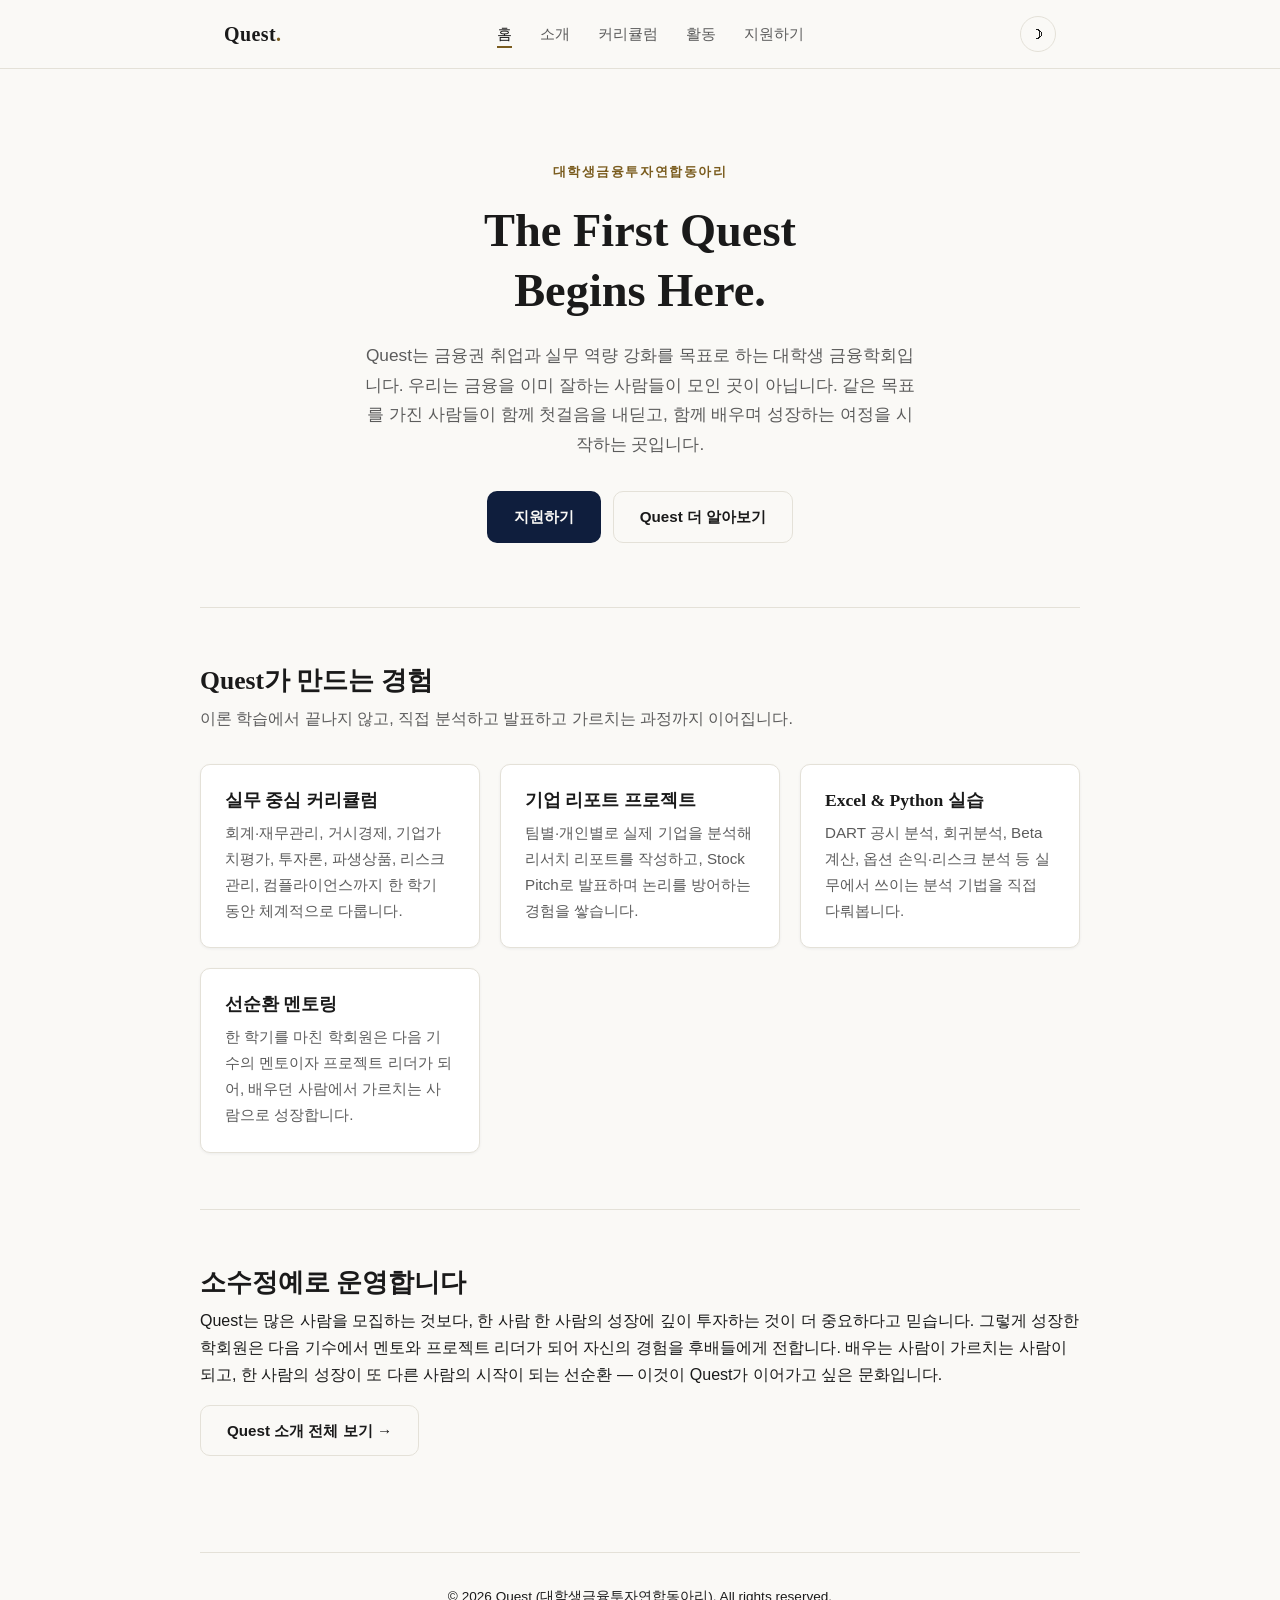
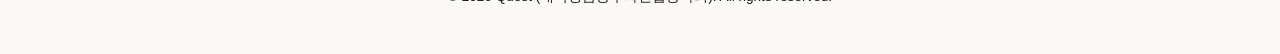
==== index.html @ 01ad4d15 "Add files via upload" ====
<!DOCTYPE html>
<html lang="ko" data-theme="light">
<head>
<meta charset="UTF-8" />
<meta name="viewport" content="width=device-width, initial-scale=1.0" />
<title>Quest | 대학생금융투자연합동아리</title>
<meta name="description" content="Quest는 금융권 취업과 실무 역량 강화를 목표로 하는 대학생 금융학회입니다. The First Quest Begins Here." />
<link rel="stylesheet" href="css/style.css" />
</head>
<body>

<header class="site-header">
  <nav class="nav">
    <a class="nav-brand" href="index.html">Quest<span>.</span></a>
    <button class="nav-toggle" aria-label="메뉴 열기">☰</button>
    <ul class="nav-links">
      <li><a href="index.html" class="active">홈</a></li>
      <li><a href="about.html">소개</a></li>
      <li><a href="curriculum.html">커리큘럼</a></li>
      <li><a href="activities.html">활동</a></li>
      <li><a href="apply.html">지원하기</a></li>
    </ul>
    <div class="nav-right">
      <button class="theme-toggle" aria-label="다크모드 전환">☽</button>
    </div>
  </nav>
</header>

<main>
  <section class="hero container">
    <span class="eyebrow">대학생금융투자연합동아리</span>
    <h1>The First Quest<br />Begins Here.</h1>
    <p class="lead">
      Quest는 금융권 취업과 실무 역량 강화를 목표로 하는 대학생 금융학회입니다.
      우리는 금융을 이미 잘하는 사람들이 모인 곳이 아닙니다. 같은 목표를 가진
      사람들이 함께 첫걸음을 내딛고, 함께 배우며 성장하는 여정을 시작하는 곳입니다.
    </p>
    <div class="hero-actions">
      <a class="btn btn-primary" href="apply.html">지원하기</a>
      <a class="btn btn-outline" href="about.html">Quest 더 알아보기</a>
    </div>
  </section>

  <section class="section container">
    <h2 class="section-title">Quest가 만드는 경험</h2>
    <p class="section-sub">이론 학습에서 끝나지 않고, 직접 분석하고 발표하고 가르치는 과정까지 이어집니다.</p>
    <div class="card-grid">
      <div class="card">
        <h3>실무 중심 커리큘럼</h3>
        <p>회계·재무관리, 거시경제, 기업가치평가, 투자론, 파생상품, 리스크관리, 컴플라이언스까지 한 학기 동안 체계적으로 다룹니다.</p>
      </div>
      <div class="card">
        <h3>기업 리포트 프로젝트</h3>
        <p>팀별·개인별로 실제 기업을 분석해 리서치 리포트를 작성하고, Stock Pitch로 발표하며 논리를 방어하는 경험을 쌓습니다.</p>
      </div>
      <div class="card">
        <h3>Excel &amp; Python 실습</h3>
        <p>DART 공시 분석, 회귀분석, Beta 계산, 옵션 손익·리스크 분석 등 실무에서 쓰이는 분석 기법을 직접 다뤄봅니다.</p>
      </div>
      <div class="card">
        <h3>선순환 멘토링</h3>
        <p>한 학기를 마친 학회원은 다음 기수의 멘토이자 프로젝트 리더가 되어, 배우던 사람에서 가르치는 사람으로 성장합니다.</p>
      </div>
    </div>
  </section>

  <section class="section container">
    <h2 class="section-title">소수정예로 운영합니다</h2>
    <p>
      Quest는 많은 사람을 모집하는 것보다, 한 사람 한 사람의 성장에 깊이 투자하는
      것이 더 중요하다고 믿습니다. 그렇게 성장한 학회원은 다음 기수에서 멘토와
      프로젝트 리더가 되어 자신의 경험을 후배들에게 전합니다. 배우는 사람이
      가르치는 사람이 되고, 한 사람의 성장이 또 다른 사람의 시작이 되는 선순환 —
      이것이 Quest가 이어가고 싶은 문화입니다.
    </p>
    <a class="btn btn-outline" href="about.html">Quest 소개 전체 보기 →</a>
  </section>
</main>

<footer class="site-footer container">
  <p>© 2026 Quest (대학생금융투자연합동아리). All rights reserved.</p>
</footer>

<script src="js/main.js"></script>
</body>
</html>
---- css/style.css ----
/* ============================================================
   Quest (대학생금융투자연합동아리) — site.css
   ============================================================ */

:root {
  --bg: #faf9f6;
  --bg-elevated: #ffffff;
  --text: #1a1a1a;
  --text-muted: #5c5c5c;
  --border: #e4e1d8;
  --accent: #7a5c1e;
  --accent-strong: #0f1e3d;
  --accent-soft: #f1ead9;
  --shadow: 0 1px 3px rgba(15, 30, 61, 0.06);
  --radius: 10px;
  --font-serif: "Newsreader", "Noto Serif KR", Georgia, "Nanum Myeongjo", serif;
  --font-sans: -apple-system, BlinkMacSystemFont, "Segoe UI", "Noto Sans KR", "Pretendard", Arial, sans-serif;
}

html[data-theme="dark"] {
  --bg: #0b0e14;
  --bg-elevated: #12161f;
  --text: #eae7dd;
  --text-muted: #9a9a92;
  --border: #262b36;
  --accent: #d8b25c;
  --accent-strong: #eae7dd;
  --accent-soft: #1c2233;
  --shadow: 0 1px 3px rgba(0, 0, 0, 0.4);
}

* {
  box-sizing: border-box;
}

html {
  scroll-behavior: smooth;
}

body {
  margin: 0;
  background: var(--bg);
  color: var(--text);
  font-family: var(--font-sans);
  line-height: 1.7;
  -webkit-font-smoothing: antialiased;
  transition: background 0.2s ease, color 0.2s ease;
}

h1, h2, h3, h4 {
  font-family: var(--font-serif);
  color: var(--text);
  line-height: 1.3;
  margin: 0 0 0.6em;
}

p {
  margin: 0 0 1em;
  color: var(--text);
}

a {
  color: var(--accent);
  text-decoration: none;
}

a:hover {
  text-decoration: underline;
}

.container {
  max-width: 880px;
  margin: 0 auto;
  padding: 0 24px;
}

/* ---------- Header / Nav ---------- */

.site-header {
  position: sticky;
  top: 0;
  z-index: 50;
  background: var(--bg);
  border-bottom: 1px solid var(--border);
  backdrop-filter: blur(6px);
}

.nav {
  max-width: 880px;
  margin: 0 auto;
  padding: 16px 24px;
  display: flex;
  align-items: center;
  justify-content: space-between;
}

.nav-brand {
  font-family: var(--font-serif);
  font-weight: 700;
  font-size: 1.25rem;
  letter-spacing: 0.02em;
  color: var(--text);
}

.nav-brand span {
  color: var(--accent);
}

.nav-links {
  display: flex;
  align-items: center;
  gap: 28px;
  list-style: none;
  margin: 0;
  padding: 0;
}

.nav-links a {
  color: var(--text-muted);
  font-size: 0.95rem;
  font-weight: 500;
}

.nav-links a:hover,
.nav-links a.active {
  color: var(--text);
  text-decoration: none;
}

.nav-links a.active {
  border-bottom: 2px solid var(--accent);
  padding-bottom: 4px;
}

.nav-right {
  display: flex;
  align-items: center;
  gap: 16px;
}

.theme-toggle {
  background: none;
  border: 1px solid var(--border);
  border-radius: 999px;
  width: 36px;
  height: 36px;
  display: flex;
  align-items: center;
  justify-content: center;
  cursor: pointer;
  font-size: 1rem;
  color: var(--text);
}

.theme-toggle:hover {
  border-color: var(--accent);
}

.nav-toggle {
  display: none;
  background: none;
  border: none;
  font-size: 1.4rem;
  cursor: pointer;
  color: var(--text);
}

@media (max-width: 640px) {
  .nav-toggle {
    display: block;
  }
  .nav-links {
    position: absolute;
    top: 100%;
    left: 0;
    right: 0;
    background: var(--bg-elevated);
    border-bottom: 1px solid var(--border);
    flex-direction: column;
    align-items: flex-start;
    gap: 0;
    padding: 8px 24px 16px;
    display: none;
  }
  .nav-links.open {
    display: flex;
  }
  .nav-links li {
    width: 100%;
    padding: 10px 0;
    border-bottom: 1px solid var(--border);
  }
  .nav-links li:last-child {
    border-bottom: none;
  }
}

/* ---------- Hero ---------- */

.hero {
  padding: 88px 0 64px;
  text-align: center;
}

.hero .eyebrow {
  display: inline-block;
  font-size: 0.8rem;
  letter-spacing: 0.12em;
  text-transform: uppercase;
  color: var(--accent);
  margin-bottom: 18px;
  font-weight: 600;
}

.hero h1 {
  font-size: clamp(2rem, 5vw, 2.9rem);
  max-width: 640px;
  margin: 0 auto 20px;
}

.hero p.lead {
  max-width: 560px;
  margin: 0 auto 32px;
  color: var(--text-muted);
  font-size: 1.08rem;
}

.hero-actions {
  display: flex;
  gap: 12px;
  justify-content: center;
  flex-wrap: wrap;
}

/* ---------- Buttons ---------- */

.btn {
  display: inline-block;
  padding: 12px 26px;
  border-radius: var(--radius);
  font-weight: 600;
  font-size: 0.95rem;
  border: 1px solid transparent;
  cursor: pointer;
}

.btn-primary {
  background: var(--accent-strong);
  color: #faf9f6;
}

html[data-theme="dark"] .btn-primary {
  background: var(--accent);
  color: #0b0e14;
}

.btn-primary:hover {
  opacity: 0.88;
  text-decoration: none;
}

.btn-outline {
  border-color: var(--border);
  color: var(--text);
  background: transparent;
}

.btn-outline:hover {
  border-color: var(--accent);
  text-decoration: none;
}

/* ---------- Sections ---------- */

.section {
  padding: 56px 0;
  border-top: 1px solid var(--border);
}

.section:first-of-type {
  border-top: none;
}

.section-title {
  font-size: 1.6rem;
  margin-bottom: 8px;
}

.section-sub {
  color: var(--text-muted);
  margin-bottom: 32px;
}

.page-header {
  padding: 56px 0 32px;
  text-align: center;
}

.page-header h1 {
  font-size: clamp(1.8rem, 4vw, 2.4rem);
}

.page-header p {
  color: var(--text-muted);
  max-width: 560px;
  margin: 0 auto;
}

/* ---------- Cards ---------- */

.card-grid {
  display: grid;
  grid-template-columns: repeat(auto-fit, minmax(220px, 1fr));
  gap: 20px;
}

.card {
  background: var(--bg-elevated);
  border: 1px solid var(--border);
  border-radius: var(--radius);
  padding: 24px;
  box-shadow: var(--shadow);
}

.card h3 {
  font-size: 1.1rem;
  margin-bottom: 8px;
}

.card p {
  color: var(--text-muted);
  font-size: 0.95rem;
  margin-bottom: 0;
}

.tag-row {
  display: flex;
  flex-wrap: wrap;
  gap: 8px;
  margin: 18px 0 0;
}

.tag {
  background: var(--accent-soft);
  color: var(--accent);
  font-size: 0.82rem;
  font-weight: 600;
  padding: 5px 12px;
  border-radius: 999px;
}

/* ---------- Curriculum table ---------- */

.table-wrap {
  overflow-x: auto;
  border: 1px solid var(--border);
  border-radius: var(--radius);
}

table.curriculum {
  width: 100%;
  border-collapse: collapse;
  font-size: 0.92rem;
  min-width: 640px;
}

table.curriculum caption {
  caption-side: top;
  text-align: left;
  font-weight: 700;
  padding: 14px 16px;
  background: var(--accent-soft);
  color: var(--accent-strong);
  font-family: var(--font-serif);
}

table.curriculum th,
table.curriculum td {
  padding: 12px 16px;
  border-bottom: 1px solid var(--border);
  text-align: left;
  vertical-align: top;
}

table.curriculum thead th {
  background: var(--bg-elevated);
  color: var(--text-muted);
  font-weight: 600;
  font-size: 0.82rem;
  text-transform: uppercase;
  letter-spacing: 0.04em;
}

table.curriculum tbody tr:last-child td {
  border-bottom: none;
}

table.curriculum td.break-row {
  text-align: center;
  color: var(--text-muted);
  background: var(--accent-soft);
  font-style: italic;
}

table.curriculum td.date-cell {
  font-weight: 700;
  white-space: nowrap;
  color: var(--accent);
}

table.curriculum td.empty {
  color: var(--border);
}

/* ---------- Placeholder / empty state ---------- */

.empty-state {
  text-align: center;
  padding: 64px 24px;
  border: 1px dashed var(--border);
  border-radius: var(--radius);
  color: var(--text-muted);
}

.empty-state .icon {
  font-size: 2rem;
  margin-bottom: 12px;
}

/* ---------- Apply / recruiting box ---------- */

.info-box {
  background: var(--bg-elevated);
  border: 1px solid var(--border);
  border-radius: var(--radius);
  padding: 28px;
  box-shadow: var(--shadow);
  margin-bottom: 24px;
}

.info-box h3 {
  margin-bottom: 14px;
}

.info-list {
  list-style: none;
  padding: 0;
  margin: 0;
}

.info-list li {
  display: flex;
  justify-content: space-between;
  gap: 16px;
  padding: 10px 0;
  border-bottom: 1px solid var(--border);
  font-size: 0.95rem;
}

.info-list li:last-child {
  border-bottom: none;
}

.info-list .label {
  color: var(--text-muted);
  flex-shrink: 0;
}

.placeholder {
  color: var(--accent);
  font-style: italic;
}

.callout {
  background: var(--accent-soft);
  border-left: 3px solid var(--accent);
  border-radius: 6px;
  padding: 14px 18px;
  font-size: 0.9rem;
  color: var(--text-muted);
  margin-bottom: 24px;
}

/* ---------- Footer ---------- */

.site-footer {
  border-top: 1px solid var(--border);
  padding: 32px 0;
  margin-top: 40px;
  text-align: center;
  color: var(--text-muted);
  font-size: 0.85rem;
}

.site-footer a {
  color: var(--text-muted);
}
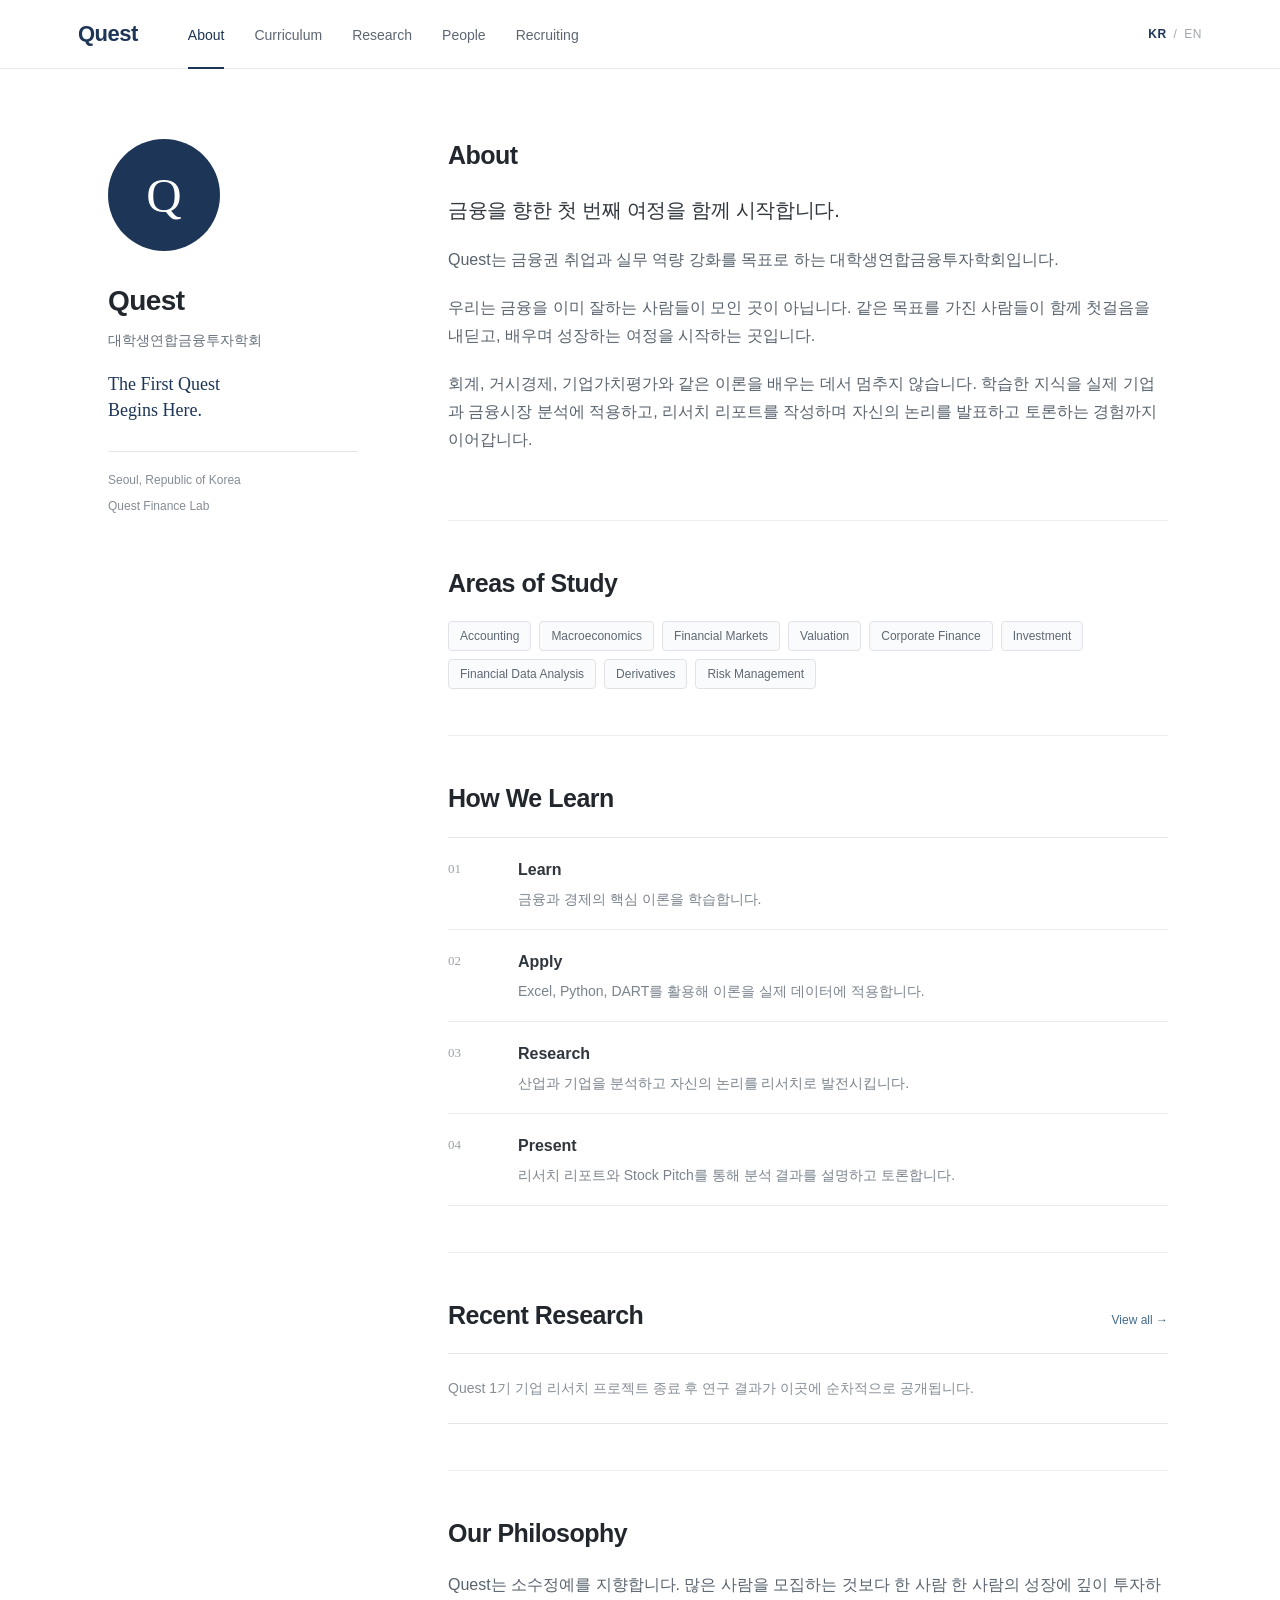
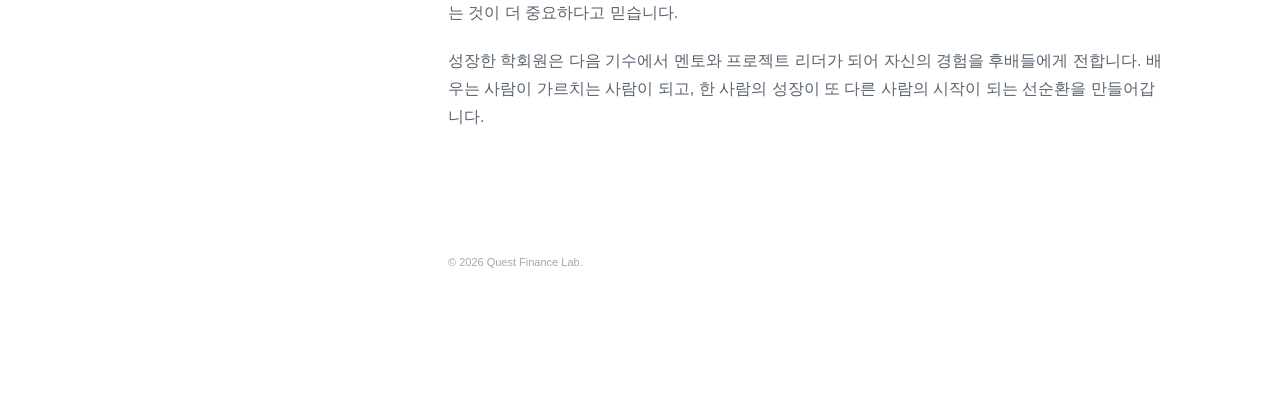
==== commit 7875388b: "Build redesign home and curriculum" ====
--- a/index.html
+++ b/index.html
@@ -1,86 +1,223 @@
 <!DOCTYPE html>
-<html lang="ko" data-theme="light">
+<html lang="ko">
 <head>
-<meta charset="UTF-8" />
-<meta name="viewport" content="width=device-width, initial-scale=1.0" />
-<title>Quest | 대학생금융투자연합동아리</title>
-<meta name="description" content="Quest는 금융권 취업과 실무 역량 강화를 목표로 하는 대학생 금융학회입니다. The First Quest Begins Here." />
-<link rel="stylesheet" href="css/style.css" />
+  <meta charset="UTF-8">
+  <meta name="viewport" content="width=device-width, initial-scale=1.0">
+
+  <title>Quest | 대학생연합금융투자학회</title>
+
+  <meta
+    name="description"
+    content="Quest는 금융권 취업과 실무 역량 강화를 목표로 하는 대학생연합금융투자학회입니다."
+  >
+
+  <link rel="stylesheet" href="css/style.css">
 </head>
+
 <body>
 
-<header class="site-header">
-  <nav class="nav">
-    <a class="nav-brand" href="index.html">Quest<span>.</span></a>
-    <button class="nav-toggle" aria-label="메뉴 열기">☰</button>
-    <ul class="nav-links">
-      <li><a href="index.html" class="active">홈</a></li>
-      <li><a href="about.html">소개</a></li>
-      <li><a href="curriculum.html">커리큘럼</a></li>
-      <li><a href="activities.html">활동</a></li>
-      <li><a href="apply.html">지원하기</a></li>
-    </ul>
-    <div class="nav-right">
-      <button class="theme-toggle" aria-label="다크모드 전환">☽</button>
+  <!-- ==============================
+       TOP NAVIGATION
+  =============================== -->
+  <header class="site-header">
+    <div class="header-inner">
+
+      <a class="brand" href="index.html">Quest</a>
+
+      <nav class="main-nav">
+        <a href="index.html" class="active">About</a>
+        <a href="curriculum.html">Curriculum</a>
+        <a href="research.html">Research</a>
+        <a href="people.html">People</a>
+        <a href="recruiting.html">Recruiting</a>
+      </nav>
+
+      <!-- 영어 페이지를 만들 때 실제 버튼으로 연결 -->
+      <div class="language-switch">
+        <span class="active-language">KR</span>
+        <span>/</span>
+        <span>EN</span>
+      </div>
+
     </div>
-  </nav>
-</header>
-
-<main>
-  <section class="hero container">
-    <span class="eyebrow">대학생금융투자연합동아리</span>
-    <h1>The First Quest<br />Begins Here.</h1>
-    <p class="lead">
-      Quest는 금융권 취업과 실무 역량 강화를 목표로 하는 대학생 금융학회입니다.
-      우리는 금융을 이미 잘하는 사람들이 모인 곳이 아닙니다. 같은 목표를 가진
-      사람들이 함께 첫걸음을 내딛고, 함께 배우며 성장하는 여정을 시작하는 곳입니다.
-    </p>
-    <div class="hero-actions">
-      <a class="btn btn-primary" href="apply.html">지원하기</a>
-      <a class="btn btn-outline" href="about.html">Quest 더 알아보기</a>
-    </div>
-  </section>
-
-  <section class="section container">
-    <h2 class="section-title">Quest가 만드는 경험</h2>
-    <p class="section-sub">이론 학습에서 끝나지 않고, 직접 분석하고 발표하고 가르치는 과정까지 이어집니다.</p>
-    <div class="card-grid">
-      <div class="card">
-        <h3>실무 중심 커리큘럼</h3>
-        <p>회계·재무관리, 거시경제, 기업가치평가, 투자론, 파생상품, 리스크관리, 컴플라이언스까지 한 학기 동안 체계적으로 다룹니다.</p>
+  </header>
+
+
+  <!-- ==============================
+       PAGE
+  =============================== -->
+  <div class="page-layout">
+
+    <!-- LEFT PROFILE -->
+    <aside class="profile">
+
+      <div class="profile-mark">
+        Q
       </div>
-      <div class="card">
-        <h3>기업 리포트 프로젝트</h3>
-        <p>팀별·개인별로 실제 기업을 분석해 리서치 리포트를 작성하고, Stock Pitch로 발표하며 논리를 방어하는 경험을 쌓습니다.</p>
-      </div>
-      <div class="card">
-        <h3>Excel &amp; Python 실습</h3>
-        <p>DART 공시 분석, 회귀분석, Beta 계산, 옵션 손익·리스크 분석 등 실무에서 쓰이는 분석 기법을 직접 다뤄봅니다.</p>
-      </div>
-      <div class="card">
-        <h3>선순환 멘토링</h3>
-        <p>한 학기를 마친 학회원은 다음 기수의 멘토이자 프로젝트 리더가 되어, 배우던 사람에서 가르치는 사람으로 성장합니다.</p>
-      </div>
-    </div>
-  </section>
-
-  <section class="section container">
-    <h2 class="section-title">소수정예로 운영합니다</h2>
-    <p>
-      Quest는 많은 사람을 모집하는 것보다, 한 사람 한 사람의 성장에 깊이 투자하는
-      것이 더 중요하다고 믿습니다. 그렇게 성장한 학회원은 다음 기수에서 멘토와
-      프로젝트 리더가 되어 자신의 경험을 후배들에게 전합니다. 배우는 사람이
-      가르치는 사람이 되고, 한 사람의 성장이 또 다른 사람의 시작이 되는 선순환 —
-      이것이 Quest가 이어가고 싶은 문화입니다.
-    </p>
-    <a class="btn btn-outline" href="about.html">Quest 소개 전체 보기 →</a>
-  </section>
-</main>
-
-<footer class="site-footer container">
-  <p>© 2026 Quest (대학생금융투자연합동아리). All rights reserved.</p>
-</footer>
-
-<script src="js/main.js"></script>
+
+      <h1 class="profile-name">Quest</h1>
+
+      <p class="profile-role">
+        대학생연합금융투자학회
+      </p>
+
+      <p class="profile-tagline">
+        The First Quest<br>
+        Begins Here.
+      </p>
+
+      <ul class="profile-info">
+        <li>Seoul, Republic of Korea</li>
+        <li>Quest Finance Lab</li>
+      </ul>
+
+    </aside>
+
+
+    <!-- RIGHT CONTENT -->
+    <main class="content">
+
+      <!-- ABOUT -->
+      <section class="content-section">
+
+        <h2>About</h2>
+
+        <p class="lead">
+          금융을 향한 첫 번째 여정을 함께 시작합니다.
+        </p>
+
+        <p>
+          Quest는 금융권 취업과 실무 역량 강화를 목표로 하는
+          대학생연합금융투자학회입니다.
+        </p>
+
+        <p>
+          우리는 금융을 이미 잘하는 사람들이 모인 곳이 아닙니다.
+          같은 목표를 가진 사람들이 함께 첫걸음을 내딛고,
+          배우며 성장하는 여정을 시작하는 곳입니다.
+        </p>
+
+        <p>
+          회계, 거시경제, 기업가치평가와 같은 이론을 배우는 데서
+          멈추지 않습니다. 학습한 지식을 실제 기업과 금융시장 분석에
+          적용하고, 리서치 리포트를 작성하며 자신의 논리를 발표하고
+          토론하는 경험까지 이어갑니다.
+        </p>
+
+      </section>
+
+
+      <!-- AREAS -->
+      <section class="content-section">
+
+        <h2>Areas of Study</h2>
+
+        <div class="tag-list">
+          <span>Accounting</span>
+          <span>Macroeconomics</span>
+          <span>Financial Markets</span>
+          <span>Valuation</span>
+          <span>Corporate Finance</span>
+          <span>Investment</span>
+          <span>Financial Data Analysis</span>
+          <span>Derivatives</span>
+          <span>Risk Management</span>
+        </div>
+
+      </section>
+
+
+      <!-- LEARNING MODEL -->
+      <section class="content-section">
+
+        <h2>How We Learn</h2>
+
+        <div class="learning-list">
+
+          <div class="learning-item">
+            <span class="learning-number">01</span>
+            <div>
+              <h3>Learn</h3>
+              <p>금융과 경제의 핵심 이론을 학습합니다.</p>
+            </div>
+          </div>
+
+          <div class="learning-item">
+            <span class="learning-number">02</span>
+            <div>
+              <h3>Apply</h3>
+              <p>Excel, Python, DART를 활용해 이론을 실제 데이터에 적용합니다.</p>
+            </div>
+          </div>
+
+          <div class="learning-item">
+            <span class="learning-number">03</span>
+            <div>
+              <h3>Research</h3>
+              <p>산업과 기업을 분석하고 자신의 논리를 리서치로 발전시킵니다.</p>
+            </div>
+          </div>
+
+          <div class="learning-item">
+            <span class="learning-number">04</span>
+            <div>
+              <h3>Present</h3>
+              <p>리서치 리포트와 Stock Pitch를 통해 분석 결과를 설명하고 토론합니다.</p>
+            </div>
+          </div>
+
+        </div>
+
+      </section>
+
+
+      <!-- RESEARCH -->
+      <section class="content-section">
+
+        <div class="section-heading-row">
+          <h2>Recent Research</h2>
+          <span class="text-link">View all →</span>
+        </div>
+
+        <div class="empty-research">
+          <p>
+            Quest 1기 기업 리서치 프로젝트 종료 후
+            연구 결과가 이곳에 순차적으로 공개됩니다.
+          </p>
+        </div>
+
+      </section>
+
+
+      <!-- PHILOSOPHY -->
+      <section class="content-section">
+
+        <h2>Our Philosophy</h2>
+
+        <p>
+          Quest는 소수정예를 지향합니다.
+          많은 사람을 모집하는 것보다 한 사람 한 사람의 성장에
+          깊이 투자하는 것이 더 중요하다고 믿습니다.
+        </p>
+
+        <p>
+          성장한 학회원은 다음 기수에서 멘토와 프로젝트 리더가 되어
+          자신의 경험을 후배들에게 전합니다.
+          배우는 사람이 가르치는 사람이 되고,
+          한 사람의 성장이 또 다른 사람의 시작이 되는
+          선순환을 만들어갑니다.
+        </p>
+
+      </section>
+
+
+      <footer class="site-footer">
+        <p>© 2026 Quest Finance Lab.</p>
+      </footer>
+
+    </main>
+
+  </div>
+
 </body>
-</html>
+</html>
--- a/css/style.css
+++ b/css/style.css
@@ -1,33 +1,10 @@
-/* ============================================================
-   Quest (대학생금융투자연합동아리) — site.css
-   ============================================================ */
-
-:root {
-  --bg: #faf9f6;
-  --bg-elevated: #ffffff;
-  --text: #1a1a1a;
-  --text-muted: #5c5c5c;
-  --border: #e4e1d8;
-  --accent: #7a5c1e;
-  --accent-strong: #0f1e3d;
-  --accent-soft: #f1ead9;
-  --shadow: 0 1px 3px rgba(15, 30, 61, 0.06);
-  --radius: 10px;
-  --font-serif: "Newsreader", "Noto Serif KR", Georgia, "Nanum Myeongjo", serif;
-  --font-sans: -apple-system, BlinkMacSystemFont, "Segoe UI", "Noto Sans KR", "Pretendard", Arial, sans-serif;
-}
-
-html[data-theme="dark"] {
-  --bg: #0b0e14;
-  --bg-elevated: #12161f;
-  --text: #eae7dd;
-  --text-muted: #9a9a92;
-  --border: #262b36;
-  --accent: #d8b25c;
-  --accent-strong: #eae7dd;
-  --accent-soft: #1c2233;
-  --shadow: 0 1px 3px rgba(0, 0, 0, 0.4);
-}
+/* =========================================================
+   QUEST FINANCE LAB
+   Academic / Research-oriented website
+========================================================= */
+
+
+/* ---------- RESET ---------- */
 
 * {
   box-sizing: border-box;
@@ -39,459 +16,689 @@
 
 body {
   margin: 0;
-  background: var(--bg);
-  color: var(--text);
-  font-family: var(--font-sans);
-  line-height: 1.7;
-  -webkit-font-smoothing: antialiased;
-  transition: background 0.2s ease, color 0.2s ease;
-}
-
-h1, h2, h3, h4 {
-  font-family: var(--font-serif);
-  color: var(--text);
-  line-height: 1.3;
-  margin: 0 0 0.6em;
+  background: #ffffff;
+  color: #2d333b;
+  font-family:
+    -apple-system,
+    BlinkMacSystemFont,
+    "Segoe UI",
+    "Noto Sans KR",
+    Arial,
+    sans-serif;
+  font-size: 16px;
+  line-height: 1.75;
+}
+
+a {
+  color: inherit;
+  text-decoration: none;
 }
 
 p {
-  margin: 0 0 1em;
-  color: var(--text);
-}
-
-a {
-  color: var(--accent);
-  text-decoration: none;
-}
-
-a:hover {
-  text-decoration: underline;
-}
-
-.container {
-  max-width: 880px;
-  margin: 0 auto;
-  padding: 0 24px;
-}
-
-/* ---------- Header / Nav ---------- */
+  margin: 0 0 1.25rem;
+}
+
+
+/* =========================================================
+   TOP NAVIGATION
+========================================================= */
 
 .site-header {
+  width: 100%;
+  border-bottom: 1px solid #e7e9ec;
+  background: rgba(255, 255, 255, 0.96);
   position: sticky;
   top: 0;
-  z-index: 50;
-  background: var(--bg);
-  border-bottom: 1px solid var(--border);
-  backdrop-filter: blur(6px);
-}
-
-.nav {
-  max-width: 880px;
+  z-index: 100;
+}
+
+.header-inner {
+  max-width: 1180px;
+  min-height: 68px;
   margin: 0 auto;
-  padding: 16px 24px;
+  padding: 0 28px;
+
   display: flex;
   align-items: center;
-  justify-content: space-between;
-}
-
-.nav-brand {
-  font-family: var(--font-serif);
+}
+
+.brand {
+  font-size: 22px;
   font-weight: 700;
-  font-size: 1.25rem;
-  letter-spacing: 0.02em;
-  color: var(--text);
-}
-
-.nav-brand span {
-  color: var(--accent);
-}
-
-.nav-links {
+  letter-spacing: -0.5px;
+  color: #1d3557;
+  margin-right: 50px;
+}
+
+.main-nav {
   display: flex;
   align-items: center;
-  gap: 28px;
+  gap: 30px;
+}
+
+.main-nav a {
+  position: relative;
+  padding: 23px 0 20px;
+  font-size: 14px;
+  font-weight: 500;
+  color: #5d6672;
+  transition: color 0.15s ease;
+}
+
+.main-nav a:hover,
+.main-nav a.active {
+  color: #1d3557;
+}
+
+.main-nav a.active::after {
+  content: "";
+  position: absolute;
+  left: 0;
+  right: 0;
+  bottom: -1px;
+  height: 2px;
+  background: #1d3557;
+}
+
+.language-switch {
+  margin-left: auto;
+
+  display: flex;
+  align-items: center;
+  gap: 7px;
+
+  font-size: 12px;
+  color: #a0a6ad;
+  letter-spacing: 0.04em;
+}
+
+.active-language {
+  color: #1d3557;
+  font-weight: 700;
+}
+
+
+/* =========================================================
+   MAIN PAGE LAYOUT
+========================================================= */
+
+.page-layout {
+  max-width: 1120px;
+  margin: 0 auto;
+  padding: 70px 28px 100px;
+
+  display: grid;
+  grid-template-columns: 250px minmax(0, 1fr);
+  gap: 90px;
+}
+
+
+/* =========================================================
+   LEFT PROFILE
+========================================================= */
+
+.profile {
+  align-self: start;
+  position: sticky;
+  top: 120px;
+}
+
+.profile-mark {
+  width: 112px;
+  height: 112px;
+
+  display: flex;
+  justify-content: center;
+  align-items: center;
+
+  margin-bottom: 25px;
+
+  border-radius: 50%;
+  background: #1d3557;
+  color: #ffffff;
+
+  font-family: Georgia, "Times New Roman", serif;
+  font-size: 49px;
+  line-height: 1;
+}
+
+.profile-name {
+  margin: 0 0 4px;
+
+  color: #22272e;
+  font-size: 28px;
+  font-weight: 650;
+  letter-spacing: -0.6px;
+}
+
+.profile-role {
+  margin: 0 0 20px;
+
+  color: #66707b;
+  font-size: 14px;
+  line-height: 1.6;
+}
+
+.profile-tagline {
+  margin: 0 0 27px;
+
+  color: #1d3557;
+  font-family: Georgia, "Times New Roman", serif;
+  font-size: 18px;
+  line-height: 1.45;
+}
+
+.profile-info {
   list-style: none;
   margin: 0;
-  padding: 0;
-}
-
-.nav-links a {
-  color: var(--text-muted);
-  font-size: 0.95rem;
+  padding: 19px 0 0;
+
+  border-top: 1px solid #e4e7ea;
+}
+
+.profile-info li {
+  margin-bottom: 7px;
+
+  color: #858c95;
+  font-size: 12px;
+  line-height: 1.6;
+}
+
+
+/* =========================================================
+   RIGHT CONTENT
+========================================================= */
+
+.content {
+  width: 100%;
+  max-width: 720px;
+}
+
+.content-section {
+  padding-bottom: 46px;
+  margin-bottom: 46px;
+
+  border-bottom: 1px solid #eceef0;
+}
+
+.content-section:last-of-type {
+  border-bottom: none;
+}
+
+.content-section h2 {
+  margin: 0 0 22px;
+
+  color: #22272e;
+  font-size: 25px;
+  font-weight: 650;
+  line-height: 1.3;
+  letter-spacing: -0.5px;
+}
+
+.content-section h3 {
+  margin: 0 0 4px;
+
+  color: #30363d;
+  font-size: 16px;
+  font-weight: 650;
+}
+
+.content-section p {
+  color: #59636e;
+}
+
+.lead {
+  margin-bottom: 20px !important;
+
+  color: #30363d !important;
+  font-size: 20px;
   font-weight: 500;
-}
-
-.nav-links a:hover,
-.nav-links a.active {
-  color: var(--text);
-  text-decoration: none;
-}
-
-.nav-links a.active {
-  border-bottom: 2px solid var(--accent);
-  padding-bottom: 4px;
-}
-
-.nav-right {
-  display: flex;
-  align-items: center;
-  gap: 16px;
-}
-
-.theme-toggle {
-  background: none;
-  border: 1px solid var(--border);
-  border-radius: 999px;
-  width: 36px;
-  height: 36px;
-  display: flex;
-  align-items: center;
-  justify-content: center;
-  cursor: pointer;
-  font-size: 1rem;
-  color: var(--text);
-}
-
-.theme-toggle:hover {
-  border-color: var(--accent);
-}
-
-.nav-toggle {
-  display: none;
-  background: none;
-  border: none;
-  font-size: 1.4rem;
-  cursor: pointer;
-  color: var(--text);
-}
-
-@media (max-width: 640px) {
-  .nav-toggle {
-    display: block;
-  }
-  .nav-links {
-    position: absolute;
-    top: 100%;
-    left: 0;
-    right: 0;
-    background: var(--bg-elevated);
-    border-bottom: 1px solid var(--border);
-    flex-direction: column;
-    align-items: flex-start;
-    gap: 0;
-    padding: 8px 24px 16px;
-    display: none;
-  }
-  .nav-links.open {
-    display: flex;
-  }
-  .nav-links li {
-    width: 100%;
-    padding: 10px 0;
-    border-bottom: 1px solid var(--border);
-  }
-  .nav-links li:last-child {
-    border-bottom: none;
-  }
-}
-
-/* ---------- Hero ---------- */
-
-.hero {
-  padding: 88px 0 64px;
-  text-align: center;
-}
-
-.hero .eyebrow {
-  display: inline-block;
-  font-size: 0.8rem;
-  letter-spacing: 0.12em;
-  text-transform: uppercase;
-  color: var(--accent);
-  margin-bottom: 18px;
-  font-weight: 600;
-}
-
-.hero h1 {
-  font-size: clamp(2rem, 5vw, 2.9rem);
-  max-width: 640px;
-  margin: 0 auto 20px;
-}
-
-.hero p.lead {
-  max-width: 560px;
-  margin: 0 auto 32px;
-  color: var(--text-muted);
-  font-size: 1.08rem;
-}
-
-.hero-actions {
-  display: flex;
-  gap: 12px;
-  justify-content: center;
-  flex-wrap: wrap;
-}
-
-/* ---------- Buttons ---------- */
-
-.btn {
-  display: inline-block;
-  padding: 12px 26px;
-  border-radius: var(--radius);
-  font-weight: 600;
-  font-size: 0.95rem;
-  border: 1px solid transparent;
-  cursor: pointer;
-}
-
-.btn-primary {
-  background: var(--accent-strong);
-  color: #faf9f6;
-}
-
-html[data-theme="dark"] .btn-primary {
-  background: var(--accent);
-  color: #0b0e14;
-}
-
-.btn-primary:hover {
-  opacity: 0.88;
-  text-decoration: none;
-}
-
-.btn-outline {
-  border-color: var(--border);
-  color: var(--text);
-  background: transparent;
-}
-
-.btn-outline:hover {
-  border-color: var(--accent);
-  text-decoration: none;
-}
-
-/* ---------- Sections ---------- */
-
-.section {
-  padding: 56px 0;
-  border-top: 1px solid var(--border);
-}
-
-.section:first-of-type {
-  border-top: none;
-}
-
-.section-title {
-  font-size: 1.6rem;
-  margin-bottom: 8px;
-}
-
-.section-sub {
-  color: var(--text-muted);
-  margin-bottom: 32px;
-}
-
-.page-header {
-  padding: 56px 0 32px;
-  text-align: center;
-}
-
-.page-header h1 {
-  font-size: clamp(1.8rem, 4vw, 2.4rem);
-}
-
-.page-header p {
-  color: var(--text-muted);
-  max-width: 560px;
-  margin: 0 auto;
-}
-
-/* ---------- Cards ---------- */
-
-.card-grid {
-  display: grid;
-  grid-template-columns: repeat(auto-fit, minmax(220px, 1fr));
-  gap: 20px;
-}
-
-.card {
-  background: var(--bg-elevated);
-  border: 1px solid var(--border);
-  border-radius: var(--radius);
-  padding: 24px;
-  box-shadow: var(--shadow);
-}
-
-.card h3 {
-  font-size: 1.1rem;
-  margin-bottom: 8px;
-}
-
-.card p {
-  color: var(--text-muted);
-  font-size: 0.95rem;
-  margin-bottom: 0;
-}
-
-.tag-row {
+  line-height: 1.6;
+  letter-spacing: -0.3px;
+}
+
+
+/* =========================================================
+   AREAS OF STUDY
+========================================================= */
+
+.tag-list {
   display: flex;
   flex-wrap: wrap;
   gap: 8px;
-  margin: 18px 0 0;
-}
-
-.tag {
-  background: var(--accent-soft);
-  color: var(--accent);
-  font-size: 0.82rem;
-  font-weight: 600;
-  padding: 5px 12px;
-  border-radius: 999px;
-}
-
-/* ---------- Curriculum table ---------- */
-
-.table-wrap {
-  overflow-x: auto;
-  border: 1px solid var(--border);
-  border-radius: var(--radius);
-}
-
-table.curriculum {
-  width: 100%;
-  border-collapse: collapse;
-  font-size: 0.92rem;
-  min-width: 640px;
-}
-
-table.curriculum caption {
-  caption-side: top;
-  text-align: left;
-  font-weight: 700;
-  padding: 14px 16px;
-  background: var(--accent-soft);
-  color: var(--accent-strong);
-  font-family: var(--font-serif);
-}
-
-table.curriculum th,
-table.curriculum td {
-  padding: 12px 16px;
-  border-bottom: 1px solid var(--border);
-  text-align: left;
-  vertical-align: top;
-}
-
-table.curriculum thead th {
-  background: var(--bg-elevated);
-  color: var(--text-muted);
-  font-weight: 600;
-  font-size: 0.82rem;
-  text-transform: uppercase;
-  letter-spacing: 0.04em;
-}
-
-table.curriculum tbody tr:last-child td {
-  border-bottom: none;
-}
-
-table.curriculum td.break-row {
-  text-align: center;
-  color: var(--text-muted);
-  background: var(--accent-soft);
-  font-style: italic;
-}
-
-table.curriculum td.date-cell {
-  font-weight: 700;
-  white-space: nowrap;
-  color: var(--accent);
-}
-
-table.curriculum td.empty {
-  color: var(--border);
-}
-
-/* ---------- Placeholder / empty state ---------- */
-
-.empty-state {
-  text-align: center;
-  padding: 64px 24px;
-  border: 1px dashed var(--border);
-  border-radius: var(--radius);
-  color: var(--text-muted);
-}
-
-.empty-state .icon {
-  font-size: 2rem;
-  margin-bottom: 12px;
-}
-
-/* ---------- Apply / recruiting box ---------- */
-
-.info-box {
-  background: var(--bg-elevated);
-  border: 1px solid var(--border);
-  border-radius: var(--radius);
-  padding: 28px;
-  box-shadow: var(--shadow);
-  margin-bottom: 24px;
-}
-
-.info-box h3 {
-  margin-bottom: 14px;
-}
-
-.info-list {
-  list-style: none;
-  padding: 0;
+}
+
+.tag-list span {
+  display: inline-block;
+
+  padding: 5px 11px;
+
+  border: 1px solid #dfe3e7;
+  border-radius: 4px;
+
+  color: #5e6873;
+  background: #fafbfc;
+
+  font-size: 12px;
+  line-height: 1.5;
+}
+
+
+/* =========================================================
+   HOW WE LEARN
+========================================================= */
+
+.learning-list {
+  border-top: 1px solid #e4e7ea;
+}
+
+.learning-item {
+  display: grid;
+  grid-template-columns: 54px 1fr;
+  gap: 16px;
+
+  padding: 18px 0;
+
+  border-bottom: 1px solid #e9ebed;
+}
+
+.learning-number {
+  padding-top: 2px;
+
+  color: #9ba2aa;
+  font-family: Georgia, "Times New Roman", serif;
+  font-size: 13px;
+}
+
+.learning-item p {
   margin: 0;
-}
-
-.info-list li {
+
+  color: #7a838d;
+  font-size: 14px;
+  line-height: 1.65;
+}
+
+
+/* =========================================================
+   RESEARCH
+========================================================= */
+
+.section-heading-row {
   display: flex;
   justify-content: space-between;
-  gap: 16px;
-  padding: 10px 0;
-  border-bottom: 1px solid var(--border);
-  font-size: 0.95rem;
-}
-
-.info-list li:last-child {
+  align-items: baseline;
+  gap: 30px;
+}
+
+.text-link {
+  color: #426a8c;
+  font-size: 12px;
+  white-space: nowrap;
+}
+
+.empty-research {
+  padding: 22px 0;
+
+  border-top: 1px solid #e4e7ea;
+  border-bottom: 1px solid #e4e7ea;
+}
+
+.empty-research p {
+  margin: 0;
+
+  color: #868e97;
+  font-size: 14px;
+}
+
+
+/* =========================================================
+   FOOTER
+========================================================= */
+
+.site-footer {
+  padding-top: 10px;
+
+  color: #a1a7ae;
+  font-size: 11px;
+}
+
+.site-footer p {
+  color: inherit;
+}
+
+
+/* =========================================================
+   TABLET
+========================================================= */
+
+@media (max-width: 900px) {
+
+  .page-layout {
+    grid-template-columns: 200px minmax(0, 1fr);
+    gap: 55px;
+  }
+
+  .main-nav {
+    gap: 20px;
+  }
+
+}
+
+
+/* =========================================================
+   MOBILE
+========================================================= */
+
+@media (max-width: 720px) {
+
+  .site-header {
+    position: static;
+  }
+
+  .header-inner {
+    min-height: auto;
+    padding: 16px 20px;
+
+    display: grid;
+    grid-template-columns: 1fr auto;
+    gap: 13px;
+  }
+
+  .brand {
+    margin: 0;
+    font-size: 20px;
+  }
+
+  .language-switch {
+    margin: 0;
+  }
+
+  .main-nav {
+    grid-column: 1 / -1;
+
+    width: 100%;
+    gap: 22px;
+
+    overflow-x: auto;
+    scrollbar-width: none;
+  }
+
+  .main-nav::-webkit-scrollbar {
+    display: none;
+  }
+
+  .main-nav a {
+    flex-shrink: 0;
+
+    padding: 4px 0 7px;
+
+    font-size: 13px;
+  }
+
+  .main-nav a.active::after {
+    bottom: 0;
+  }
+
+
+  .page-layout {
+    display: block;
+
+    padding: 45px 22px 75px;
+  }
+
+
+  .profile {
+    position: static;
+
+    margin-bottom: 55px;
+    padding-bottom: 38px;
+
+    border-bottom: 1px solid #e7e9ec;
+  }
+
+  .profile-mark {
+    width: 82px;
+    height: 82px;
+
+    margin-bottom: 20px;
+
+    font-size: 37px;
+  }
+
+  .profile-name {
+    font-size: 25px;
+  }
+
+  .profile-tagline {
+    margin-bottom: 20px;
+    font-size: 17px;
+  }
+
+  .profile-info {
+    max-width: 250px;
+  }
+
+
+  .content {
+    max-width: none;
+  }
+
+  .content-section {
+    padding-bottom: 38px;
+    margin-bottom: 38px;
+  }
+
+  .content-section h2 {
+    font-size: 23px;
+  }
+
+  .lead {
+    font-size: 18px;
+  }
+
+}
+
+
+/* =========================================================
+   VERY SMALL MOBILE
+========================================================= */
+
+@media (max-width: 420px) {
+
+  body {
+    font-size: 15px;
+  }
+
+  .header-inner {
+    padding-left: 17px;
+    padding-right: 17px;
+  }
+
+  .page-layout {
+    padding-left: 17px;
+    padding-right: 17px;
+  }
+
+  .learning-item {
+    grid-template-columns: 42px 1fr;
+  }
+
+}
+/* =========================================================
+   WEEKLY SCHEDULE
+========================================================= */
+
+.schedule-intro {
+  margin: -8px 0 28px;
+  color: #7a838d !important;
+  font-size: 13px;
+}
+
+
+/* 전체 일정 */
+
+.schedule-list {
+  width: 100%;
+  border-top: 1px solid #dfe3e7;
+}
+
+
+/* 날짜 하나 */
+
+.schedule-item {
+  display: grid;
+  grid-template-columns: 72px minmax(0, 1fr);
+  gap: 22px;
+
+  padding: 25px 0;
+
+  border-bottom: 1px solid #e7e9ec;
+}
+
+
+/* 왼쪽 날짜 */
+
+.schedule-date {
+  padding-top: 2px;
+}
+
+.schedule-month {
+  display: block;
+
+  margin-bottom: 1px;
+
+  color: #929aa3;
+  font-size: 10px;
+  font-weight: 600;
+  letter-spacing: 0.1em;
+}
+
+.schedule-date strong {
+  display: block;
+
+  color: #1d3557;
+
+  font-family: Georgia, "Times New Roman", serif;
+  font-size: 25px;
+  font-weight: 400;
+  line-height: 1.1;
+}
+
+
+/* 오른쪽 내용 */
+
+.schedule-content {
+  min-width: 0;
+}
+
+
+/* 같은 날짜 안의 개별 세션 */
+
+.schedule-session {
+  padding-bottom: 20px;
+  margin-bottom: 20px;
+
+  border-bottom: 1px solid #edf0f2;
+}
+
+.schedule-session:last-child {
+  padding-bottom: 0;
+  margin-bottom: 0;
+
   border-bottom: none;
 }
 
-.info-list .label {
-  color: var(--text-muted);
-  flex-shrink: 0;
-}
-
-.placeholder {
-  color: var(--accent);
-  font-style: italic;
-}
-
-.callout {
-  background: var(--accent-soft);
-  border-left: 3px solid var(--accent);
-  border-radius: 6px;
-  padding: 14px 18px;
-  font-size: 0.9rem;
-  color: var(--text-muted);
-  margin-bottom: 24px;
-}
-
-/* ---------- Footer ---------- */
-
-.site-footer {
-  border-top: 1px solid var(--border);
-  padding: 32px 0;
-  margin-top: 40px;
-  text-align: center;
-  color: var(--text-muted);
-  font-size: 0.85rem;
-}
-
-.site-footer a {
-  color: var(--text-muted);
-}
+
+.schedule-session h3 {
+  margin: 0 0 7px;
+
+  color: #30363d;
+
+  font-size: 15px;
+  font-weight: 650;
+  line-height: 1.55;
+}
+
+
+/* 실습 또는 세부 내용 */
+
+.schedule-practice {
+  margin: 0 0 8px !important;
+
+  color: #717b85 !important;
+
+  font-size: 13px;
+  line-height: 1.65;
+}
+
+
+/* 발제자 / 프로젝트 */
+
+.schedule-meta {
+  display: grid;
+  grid-template-columns: 72px minmax(0, 1fr);
+  gap: 10px;
+
+  margin-top: 7px;
+
+  color: #626c76;
+
+  font-size: 12px;
+  line-height: 1.6;
+}
+
+.schedule-meta span {
+  color: #9aa1a9;
+
+  font-size: 10px;
+  font-weight: 600;
+  text-transform: uppercase;
+  letter-spacing: 0.06em;
+}
+
+
+/* 시험 / 명절 등 휴회 */
+
+.schedule-break {
+  padding-top: 18px;
+  padding-bottom: 18px;
+}
+
+.schedule-break .schedule-date strong {
+  color: #a0a7af;
+}
+
+.schedule-break .schedule-session h3 {
+  color: #9aa1a9;
+
+  font-size: 13px;
+  font-weight: 500;
+}
+
+
+/* =========================================================
+   WEEKLY SCHEDULE — MOBILE
+========================================================= */
+
+@media (max-width: 720px) {
+
+  .schedule-item {
+    grid-template-columns: 52px minmax(0, 1fr);
+    gap: 16px;
+
+    padding: 22px 0;
+  }
+
+  .schedule-date strong {
+    font-size: 22px;
+  }
+
+  .schedule-session h3 {
+    font-size: 14px;
+  }
+
+  .schedule-meta {
+    grid-template-columns: 62px minmax(0, 1fr);
+  }
+
+}
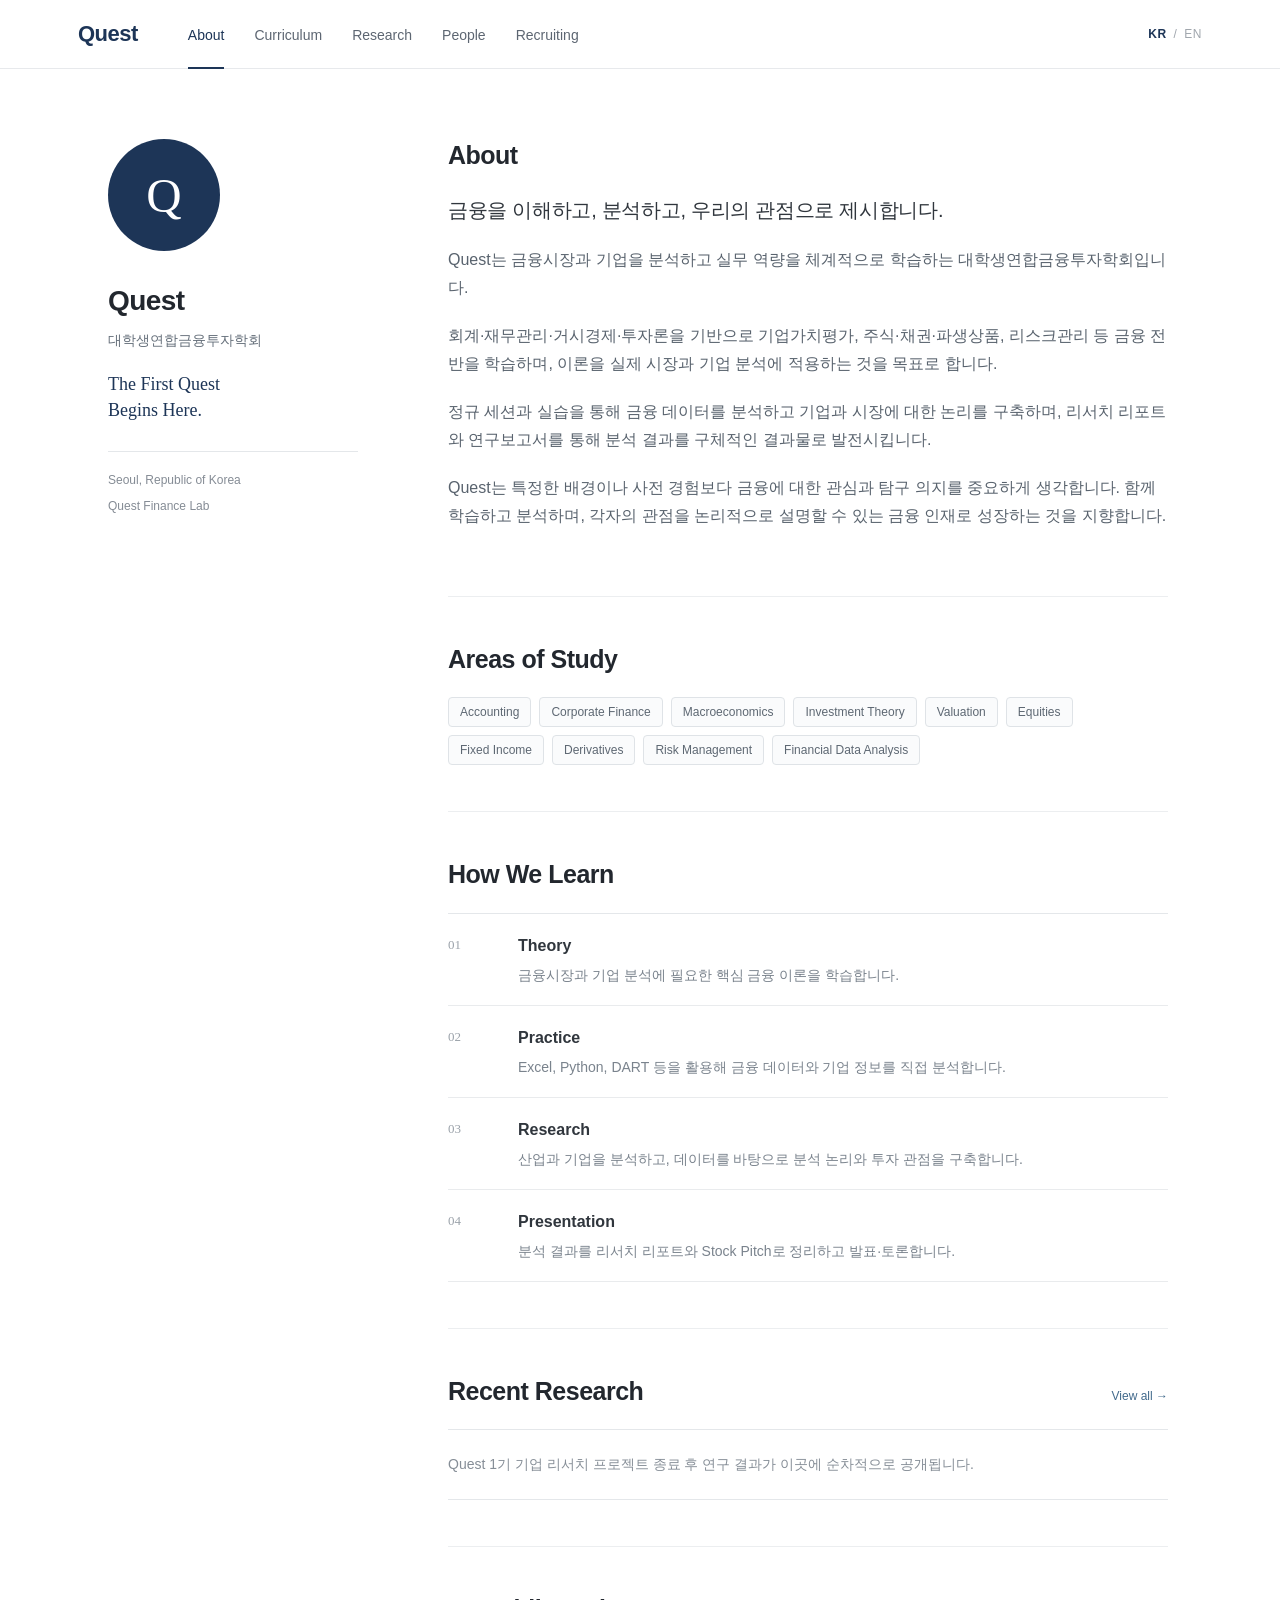
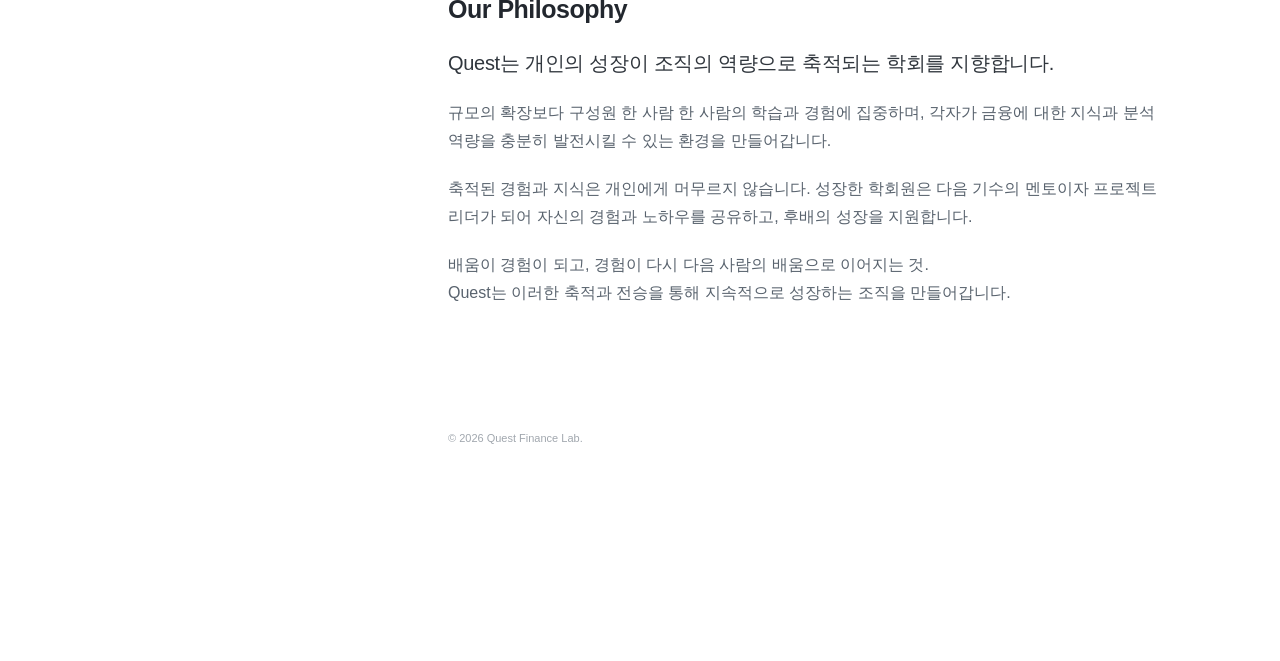
==== commit c5f139fb: "redesign v2" ====
--- a/index.html
+++ b/index.html
@@ -77,99 +77,109 @@
     <!-- RIGHT CONTENT -->
     <main class="content">
 
-      <!-- ABOUT -->
-      <section class="content-section">
-
-        <h2>About</h2>
-
-        <p class="lead">
-          금융을 향한 첫 번째 여정을 함께 시작합니다.
-        </p>
-
-        <p>
-          Quest는 금융권 취업과 실무 역량 강화를 목표로 하는
-          대학생연합금융투자학회입니다.
-        </p>
-
-        <p>
-          우리는 금융을 이미 잘하는 사람들이 모인 곳이 아닙니다.
-          같은 목표를 가진 사람들이 함께 첫걸음을 내딛고,
-          배우며 성장하는 여정을 시작하는 곳입니다.
-        </p>
-
-        <p>
-          회계, 거시경제, 기업가치평가와 같은 이론을 배우는 데서
-          멈추지 않습니다. 학습한 지식을 실제 기업과 금융시장 분석에
-          적용하고, 리서치 리포트를 작성하며 자신의 논리를 발표하고
-          토론하는 경험까지 이어갑니다.
-        </p>
-
-      </section>
-
+     <!-- ABOUT -->
+<section class="content-section">
+
+  <h2>About</h2>
+
+  <p class="lead">
+    금융을 이해하고, 분석하고, 우리의 관점으로 제시합니다.
+  </p>
+
+  <p>
+    Quest는 금융시장과 기업을 분석하고 실무 역량을 체계적으로 학습하는 대학생연합금융투자학회입니다.
+  </p>
+
+  <p>
+    회계·재무관리·거시경제·투자론을 기반으로 기업가치평가, 주식·채권·파생상품, 리스크관리 등 금융 전반을 학습하며, 이론을 실제 시장과 기업 분석에 적용하는 것을 목표로 합니다.
+  </p>
+
+  <p>
+    정규 세션과 실습을 통해 금융 데이터를 분석하고 기업과 시장에 대한 논리를 구축하며, 리서치 리포트와 연구보고서를 통해 분석 결과를 구체적인 결과물로 발전시킵니다.
+  </p>
+
+  <p>
+    Quest는 특정한 배경이나 사전 경험보다 금융에 대한 관심과 탐구 의지를 중요하게 생각합니다. 함께 학습하고 분석하며, 각자의 관점을 논리적으로 설명할 수 있는 금융 인재로 성장하는 것을 지향합니다.
+  </p>
+
+</section>
 
       <!-- AREAS -->
-      <section class="content-section">
-
-        <h2>Areas of Study</h2>
-
-        <div class="tag-list">
-          <span>Accounting</span>
-          <span>Macroeconomics</span>
-          <span>Financial Markets</span>
-          <span>Valuation</span>
-          <span>Corporate Finance</span>
-          <span>Investment</span>
-          <span>Financial Data Analysis</span>
-          <span>Derivatives</span>
-          <span>Risk Management</span>
-        </div>
-
-      </section>
-
-
-      <!-- LEARNING MODEL -->
-      <section class="content-section">
-
-        <h2>How We Learn</h2>
-
-        <div class="learning-list">
-
-          <div class="learning-item">
-            <span class="learning-number">01</span>
-            <div>
-              <h3>Learn</h3>
-              <p>금융과 경제의 핵심 이론을 학습합니다.</p>
-            </div>
-          </div>
-
-          <div class="learning-item">
-            <span class="learning-number">02</span>
-            <div>
-              <h3>Apply</h3>
-              <p>Excel, Python, DART를 활용해 이론을 실제 데이터에 적용합니다.</p>
-            </div>
-          </div>
-
-          <div class="learning-item">
-            <span class="learning-number">03</span>
-            <div>
-              <h3>Research</h3>
-              <p>산업과 기업을 분석하고 자신의 논리를 리서치로 발전시킵니다.</p>
-            </div>
-          </div>
-
-          <div class="learning-item">
-            <span class="learning-number">04</span>
-            <div>
-              <h3>Present</h3>
-              <p>리서치 리포트와 Stock Pitch를 통해 분석 결과를 설명하고 토론합니다.</p>
-            </div>
-          </div>
-
-        </div>
-
-      </section>
-
+<section class="content-section">
+
+  <h2>Areas of Study</h2>
+
+  <div class="tag-list">
+    <span>Accounting</span>
+    <span>Corporate Finance</span>
+    <span>Macroeconomics</span>
+    <span>Investment Theory</span>
+    <span>Valuation</span>
+    <span>Equities</span>
+    <span>Fixed Income</span>
+    <span>Derivatives</span>
+    <span>Risk Management</span>
+    <span>Financial Data Analysis</span>
+  </div>
+
+</section>
+     <!-- LEARNING MODEL -->
+<section class="content-section">
+
+  <h2>How We Learn</h2>
+
+  <div class="learning-list">
+
+    <div class="learning-item">
+      <span class="learning-number">01</span>
+
+      <div>
+        <h3>Theory</h3>
+        <p>
+          금융시장과 기업 분석에 필요한 핵심 금융 이론을 학습합니다.
+        </p>
+      </div>
+    </div>
+
+
+    <div class="learning-item">
+      <span class="learning-number">02</span>
+
+      <div>
+        <h3>Practice</h3>
+        <p>
+          Excel, Python, DART 등을 활용해 금융 데이터와 기업 정보를 직접 분석합니다.
+        </p>
+      </div>
+    </div>
+
+
+    <div class="learning-item">
+      <span class="learning-number">03</span>
+
+      <div>
+        <h3>Research</h3>
+        <p>
+          산업과 기업을 분석하고, 데이터를 바탕으로 분석 논리와 투자 관점을 구축합니다.
+        </p>
+      </div>
+    </div>
+
+
+    <div class="learning-item">
+      <span class="learning-number">04</span>
+
+      <div>
+        <h3>Presentation</h3>
+        <p>
+          분석 결과를 리서치 리포트와 Stock Pitch로 정리하고 발표·토론합니다.
+        </p>
+      </div>
+    </div>
+
+  </div>
+
+</section>
 
       <!-- RESEARCH -->
       <section class="content-section">
@@ -192,23 +202,29 @@
       <!-- PHILOSOPHY -->
       <section class="content-section">
 
-        <h2>Our Philosophy</h2>
-
-        <p>
-          Quest는 소수정예를 지향합니다.
-          많은 사람을 모집하는 것보다 한 사람 한 사람의 성장에
-          깊이 투자하는 것이 더 중요하다고 믿습니다.
-        </p>
-
-        <p>
-          성장한 학회원은 다음 기수에서 멘토와 프로젝트 리더가 되어
-          자신의 경험을 후배들에게 전합니다.
-          배우는 사람이 가르치는 사람이 되고,
-          한 사람의 성장이 또 다른 사람의 시작이 되는
-          선순환을 만들어갑니다.
-        </p>
-
-      </section>
+       <!-- PHILOSOPHY -->
+<section class="content-section">
+
+  <h2>Our Philosophy</h2>
+
+  <p class="lead">
+    Quest는 개인의 성장이 조직의 역량으로 축적되는 학회를 지향합니다.
+  </p>
+
+  <p>
+    규모의 확장보다 구성원 한 사람 한 사람의 학습과 경험에 집중하며, 각자가 금융에 대한 지식과 분석 역량을 충분히 발전시킬 수 있는 환경을 만들어갑니다.
+  </p>
+
+  <p>
+    축적된 경험과 지식은 개인에게 머무르지 않습니다. 성장한 학회원은 다음 기수의 멘토이자 프로젝트 리더가 되어 자신의 경험과 노하우를 공유하고, 후배의 성장을 지원합니다.
+  </p>
+
+  <p>
+    배움이 경험이 되고, 경험이 다시 다음 사람의 배움으로 이어지는 것.<br>
+    Quest는 이러한 축적과 전승을 통해 지속적으로 성장하는 조직을 만들어갑니다.
+  </p>
+
+</section>
 
 
       <footer class="site-footer">
--- a/css/style.css
+++ b/css/style.css
@@ -701,4 +701,387 @@
     grid-template-columns: 62px minmax(0, 1fr);
   }
 
+}
+
+/* =========================================================
+   RESEARCH PAGE
+========================================================= */
+
+
+/* Research Archive header */
+
+.research-archive .section-heading-row {
+  align-items: center;
+  margin-bottom: 24px;
+}
+
+
+/* Filter buttons */
+
+.research-filter {
+  display: flex;
+  flex-wrap: wrap;
+  justify-content: flex-end;
+  gap: 5px;
+}
+
+.filter-button {
+  appearance: none;
+  border: 1px solid #dfe3e7;
+  border-radius: 4px;
+
+  padding: 5px 9px;
+
+  background: #ffffff;
+  color: #7a838d;
+
+  font-family: inherit;
+  font-size: 10px;
+  line-height: 1.3;
+
+  cursor: pointer;
+
+  transition:
+    border-color 0.15s ease,
+    color 0.15s ease,
+    background 0.15s ease;
+}
+
+.filter-button:hover {
+  border-color: #aeb6bf;
+  color: #1d3557;
+}
+
+.filter-button.active {
+  border-color: #1d3557;
+  background: #1d3557;
+  color: #ffffff;
+}
+
+
+/* Year */
+
+.research-year {
+  border-top: 1px solid #e2e5e8;
+  padding-top: 22px;
+}
+
+.year-heading {
+  margin: 0 0 20px !important;
+
+  color: #1d3557 !important;
+
+  font-family: Georgia, "Times New Roman", serif;
+  font-size: 22px !important;
+  font-weight: 400 !important;
+}
+
+
+/* Empty archive */
+
+.research-empty-state {
+  padding: 18px 0 6px;
+}
+
+.research-empty-state p {
+  font-size: 14px;
+}
+
+.research-empty-title {
+  margin-bottom: 7px !important;
+
+  color: #3b444e !important;
+
+  font-size: 15px !important;
+  font-weight: 600;
+}
+
+
+/* =========================================================
+   PUBLICATION ENTRY
+========================================================= */
+
+.publication-example {
+  margin-top: 25px;
+  padding: 24px 0;
+
+  border-top: 1px solid #dfe3e7;
+  border-bottom: 1px solid #dfe3e7;
+}
+
+.publication-type {
+  margin: 0 0 8px !important;
+
+  color: #8b949e !important;
+
+  font-size: 10px !important;
+  font-weight: 600;
+  letter-spacing: 0.08em;
+}
+
+.publication-example h3 {
+  margin: 0 0 5px;
+
+  color: #22272e;
+
+  font-size: 17px;
+  font-weight: 650;
+}
+
+.publication-authors {
+  margin: 0 0 13px !important;
+
+  color: #707983 !important;
+
+  font-size: 13px;
+}
+
+
+/* Publication tags */
+
+.publication-tags {
+  display: flex;
+  flex-wrap: wrap;
+  gap: 12px;
+
+  margin-bottom: 14px;
+}
+
+.publication-tags span {
+  color: #6f7f8f;
+
+  font-size: 11px;
+}
+
+
+/* Report / Presentation / Summary */
+
+.publication-links {
+  display: flex;
+  flex-wrap: wrap;
+  gap: 8px;
+}
+
+.publication-links span {
+  display: inline-block;
+
+  padding: 4px 9px;
+
+  border: 1px solid #d8dde2;
+  border-radius: 3px;
+
+  color: #426a8c;
+  background: #fafbfc;
+
+  font-size: 11px;
+  line-height: 1.4;
+}
+
+.example-note {
+  margin-top: 10px !important;
+
+  color: #9aa1a9 !important;
+
+  font-size: 11px !important;
+  line-height: 1.6;
+}
+
+
+/* =========================================================
+   RESEARCH — MOBILE
+========================================================= */
+
+@media (max-width: 720px) {
+
+  .research-archive .section-heading-row {
+    display: block;
+  }
+
+  .research-filter {
+    justify-content: flex-start;
+    margin-top: 13px;
+  }
+
+  .publication-example h3 {
+    font-size: 16px;
+  }
+
+}
+
+/* =========================================================
+   PEOPLE PAGE
+========================================================= */
+
+.people-list {
+  width: 100%;
+  border-top: 1px solid #dfe3e7;
+}
+
+
+/* 한 명의 멤버 */
+
+.person-row {
+  display: grid;
+  grid-template-columns: 150px minmax(0, 1fr);
+  gap: 28px;
+
+  padding: 22px 0;
+
+  border-bottom: 1px solid #e7e9ec;
+}
+
+
+/* 이름 */
+
+.person-name h3 {
+  margin: 0;
+
+  color: #22272e;
+
+  font-size: 16px;
+  font-weight: 650;
+  line-height: 1.5;
+}
+
+
+/* 학교 */
+
+.person-school {
+  margin: 0 0 2px !important;
+
+  color: #5f6974 !important;
+
+  font-size: 13px;
+  line-height: 1.6;
+}
+
+
+/* 전공 */
+
+.person-major {
+  margin: 0 !important;
+
+  color: #8b939c !important;
+
+  font-size: 12px;
+  line-height: 1.6;
+}
+
+
+/* LinkedIn */
+
+.person-external {
+  display: inline-block;
+
+  margin-top: 5px;
+
+  color: #8b939c;
+
+  font-size: 11px;
+  font-weight: 400;
+  line-height: 1.6;
+
+  transition: color 0.15s ease;
+}
+
+.person-external:hover {
+  color: #1d3557;
+  text-decoration: underline;
+}
+
+/* =========================================================
+   PEOPLE PAGE — MOBILE
+========================================================= */
+
+@media (max-width: 720px) {
+
+  .person-row {
+    grid-template-columns: 110px minmax(0, 1fr);
+    gap: 18px;
+
+    padding: 19px 0;
+  }
+
+  .person-name h3 {
+    font-size: 15px;
+  }
+
+}
+
+
+@media (max-width: 420px) {
+
+  .person-row {
+    display: block;
+  }
+
+  .person-name {
+    margin-bottom: 8px;
+  }
+
+
+  
+}
+
+/* =========================================================
+   RECRUITING PAGE
+========================================================= */
+
+.recruit-info-list {
+  width: 100%;
+  border-top: 1px solid #dfe3e7;
+}
+
+.recruit-info-row {
+  display: grid;
+  grid-template-columns: 170px minmax(0, 1fr);
+  gap: 28px;
+
+  padding: 17px 0;
+
+  border-bottom: 1px solid #e7e9ec;
+}
+
+.recruit-info-row span {
+  color: #929aa3;
+
+  font-size: 10px;
+  font-weight: 600;
+
+  text-transform: uppercase;
+  letter-spacing: 0.06em;
+}
+
+.recruit-info-row strong {
+  color: #444d57;
+
+  font-size: 13px;
+  font-weight: 500;
+  line-height: 1.6;
+}
+
+
+/* MOBILE */
+
+@media (max-width: 720px) {
+
+  .recruit-info-row {
+    grid-template-columns: 130px minmax(0, 1fr);
+    gap: 18px;
+  }
+
+}
+
+
+@media (max-width: 420px) {
+
+  .recruit-info-row {
+    display: block;
+  }
+
+  .recruit-info-row span {
+    display: block;
+    margin-bottom: 5px;
+  }
+
 }
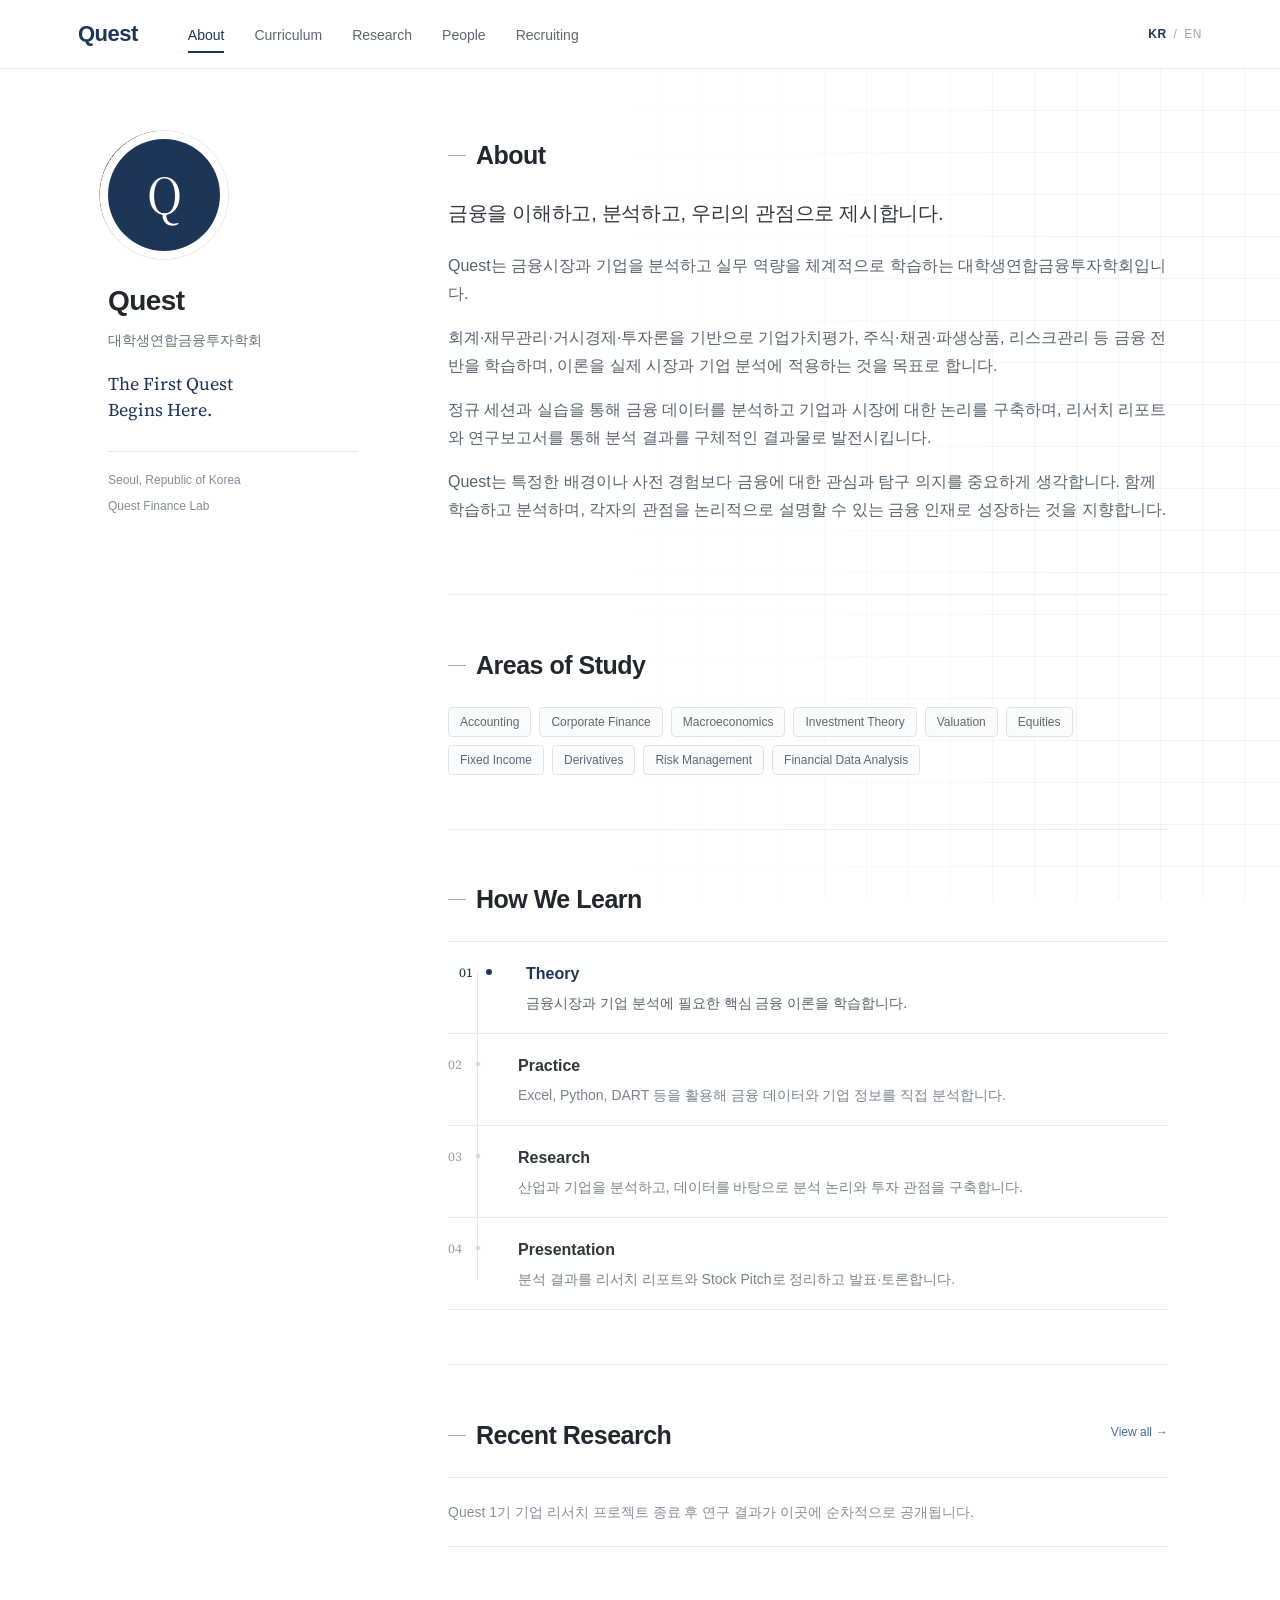
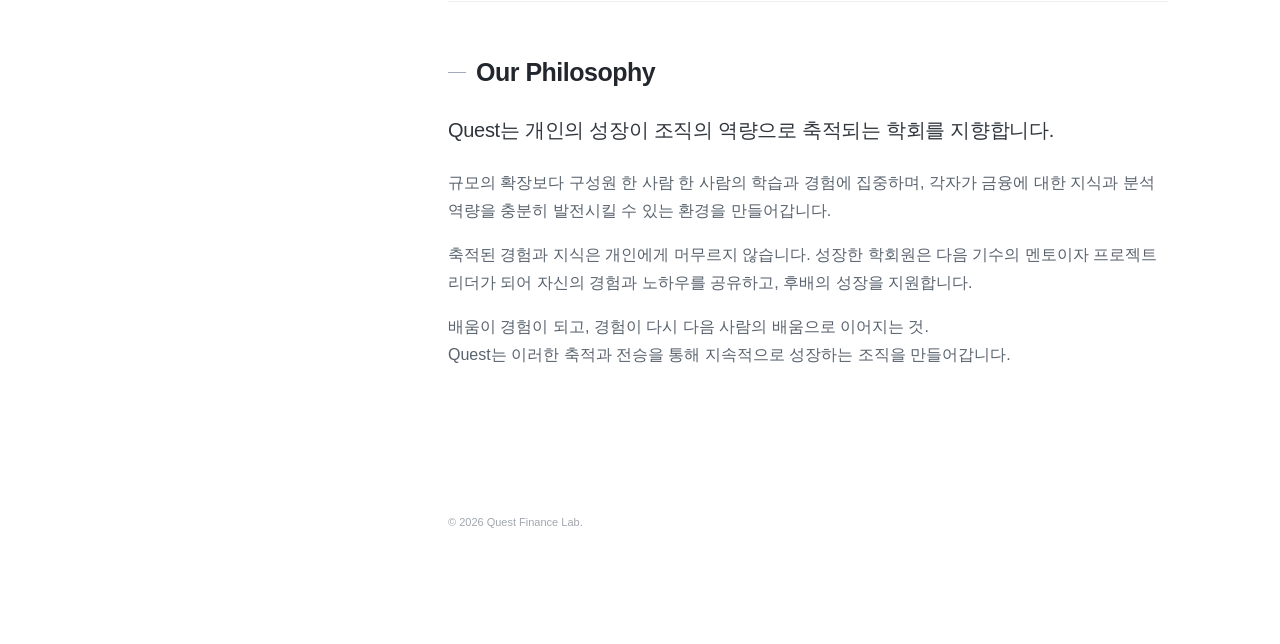
==== commit 4f2aed35: "Web final v1" ====
--- a/index.html
+++ b/index.html
@@ -11,10 +11,14 @@
     content="Quest는 금융권 취업과 실무 역량 강화를 목표로 하는 대학생연합금융투자학회입니다."
   >
 
+  <link rel="preconnect" href="https://fonts.googleapis.com">
+  <link rel="preconnect" href="https://fonts.gstatic.com" crossorigin>
+  <link href="https://fonts.googleapis.com/css2?family=Source+Serif+4:wght@400;500&display=swap" rel="stylesheet">
+
   <link rel="stylesheet" href="css/style.css">
 </head>
 
-<body>
+<body data-page="about">
 
   <!-- ==============================
        TOP NAVIGATION
@@ -105,7 +109,7 @@
 </section>
 
       <!-- AREAS -->
-<section class="content-section">
+<section class="content-section" data-reveal="static">
 
   <h2>Areas of Study</h2>
 
@@ -124,8 +128,7 @@
 
 </section>
      <!-- LEARNING MODEL -->
-<section class="content-section">
-
+<section class="content-section" data-reveal="first-item">
   <h2>How We Learn</h2>
 
   <div class="learning-list">
@@ -186,7 +189,9 @@
 
         <div class="section-heading-row">
           <h2>Recent Research</h2>
-          <span class="text-link">View all →</span>
+          <a class="text-link" href="research.html">
+  View all <span class="link-arrow">→</span>
+</a>
         </div>
 
         <div class="empty-research">
@@ -196,17 +201,15 @@
           </p>
         </div>
 
-      </section>
+      </section>  
 
 
       <!-- PHILOSOPHY -->
       <section class="content-section">
 
-       <!-- PHILOSOPHY -->
-<section class="content-section">
 
   <h2>Our Philosophy</h2>
-
+ 
   <p class="lead">
     Quest는 개인의 성장이 조직의 역량으로 축적되는 학회를 지향합니다.
   </p>
@@ -234,6 +237,6 @@
     </main>
 
   </div>
-
+<script src="js/motion.js"></script>
 </body>
 </html>
--- a/css/style.css
+++ b/css/style.css
@@ -18,6 +18,13 @@
   margin: 0;
   background: #ffffff;
   color: #2d333b;
+
+  position: relative;
+isolation: isolate;
+
+-webkit-font-smoothing: antialiased;
+text-rendering: optimizeLegibility;
+
   font-family:
     -apple-system,
     BlinkMacSystemFont,
@@ -25,8 +32,58 @@
     "Noto Sans KR",
     Arial,
     sans-serif;
+
   font-size: 16px;
   line-height: 1.75;
+}
+
+/* =========================================================
+   QUEST BACKGROUND — RESEARCH GRID
+========================================================= */
+
+body::before {
+  content: "";
+
+  position: fixed;
+  top: 68px;
+  right: 0;
+
+  width: 52vw;
+  height: calc(100vh - 68px);
+
+  background-image:
+    linear-gradient(
+      rgba(29, 53, 87, 0.055) 1px,
+      transparent 1px
+    ),
+    linear-gradient(
+      90deg,
+      rgba(29, 53, 87, 0.055) 1px,
+      transparent 1px
+    );
+
+  background-size:
+    42px 42px;
+
+  -webkit-mask-image:
+    linear-gradient(
+      to right,
+      transparent 0%,
+      rgba(0, 0, 0, 0.35) 28%,
+      #000 72%
+    );
+
+  mask-image:
+    linear-gradient(
+      to right,
+      transparent 0%,
+      rgba(0, 0, 0, 0.35) 28%,
+      #000 72%
+    );
+
+  pointer-events: none;
+
+  z-index: -1;
 }
 
 a {
@@ -34,6 +91,22 @@
   text-decoration: none;
 }
 
+/* Text selection */
+
+::selection {
+  background: rgba(29, 53, 87, 0.16);
+  color: #1d3557;
+}
+
+/* Keyboard focus */
+
+a:focus-visible,
+button:focus-visible {
+  outline: 2px solid rgba(29, 53, 87, 0.55);
+  outline-offset: 4px;
+  border-radius: 2px;
+}s
+
 p {
   margin: 0 0 1.25rem;
 }
@@ -45,16 +118,44 @@
 
 .site-header {
   width: 100%;
+
   border-bottom: 1px solid #e7e9ec;
-  background: rgba(255, 255, 255, 0.96);
+
+  background: rgba(255, 255, 255, 0.88);
+
+  -webkit-backdrop-filter: blur(12px);
+  backdrop-filter: blur(12px);
+
   position: sticky;
   top: 0;
+
   z-index: 100;
+
+  box-shadow:
+    0 0 0 rgba(29, 53, 87, 0);
+
+  transition:
+    background 0.3s ease,
+    border-color 0.3s ease,
+    box-shadow 0.3s ease;
+}
+
+
+/* 스크롤 후 header */
+
+.site-header.is-scrolled {
+  background: rgba(255, 255, 255, 0.94);
+
+  border-color: rgba(29, 53, 87, 0.10);
+
+  box-shadow:
+    0 8px 24px rgba(29, 53, 87, 0.06);
 }
 
 .header-inner {
   max-width: 1180px;
   min-height: 68px;
+
   margin: 0 auto;
   padding: 0 28px;
 
@@ -63,52 +164,90 @@
 }
 
 .brand {
+  transition:
+  color 0.2s ease,
+  letter-spacing 0.3s cubic-bezier(0.22, 1, 0.36, 1);
+  margin-right: 50px;
+
+  color: #1d3557;
+
   font-size: 22px;
   font-weight: 700;
   letter-spacing: -0.5px;
-  color: #1d3557;
-  margin-right: 50px;
+}
+
+.brand:hover {
+  color: #29496f;
+  letter-spacing: -0.2px;
 }
 
 .main-nav {
   display: flex;
   align-items: center;
+
   gap: 30px;
 }
 
 .main-nav a {
   position: relative;
+
   padding: 23px 0 20px;
+
+  color: #5d6672;
+
   font-size: 14px;
   font-weight: 500;
-  color: #5d6672;
-  transition: color 0.15s ease;
-}
+
+  transition:
+    color 0.2s ease;
+}
+
+
+/* underline 기본 상태 */
+
+.main-nav a::after {
+  content: "";
+
+  position: absolute;
+
+  left: 0;
+  bottom: 15px;
+
+  width: 100%;
+  height: 2px;
+
+  background: #1d3557;
+
+  transform: scaleX(0);
+  transform-origin: left center;
+
+  transition:
+    transform 0.32s cubic-bezier(0.22, 1, 0.36, 1);
+}
+
+
+/* hover / 현재 페이지 */
 
 .main-nav a:hover,
 .main-nav a.active {
   color: #1d3557;
 }
 
+.main-nav a:hover::after,
 .main-nav a.active::after {
-  content: "";
-  position: absolute;
-  left: 0;
-  right: 0;
-  bottom: -1px;
-  height: 2px;
-  background: #1d3557;
-}
-
+  transform: scaleX(1);
+}
 .language-switch {
   margin-left: auto;
 
   display: flex;
   align-items: center;
+
   gap: 7px;
 
+  color: #a0a6ad;
+
   font-size: 12px;
-  color: #a0a6ad;
   letter-spacing: 0.04em;
 }
 
@@ -124,11 +263,13 @@
 
 .page-layout {
   max-width: 1120px;
+
   margin: 0 auto;
   padding: 70px 28px 100px;
 
   display: grid;
   grid-template-columns: 250px minmax(0, 1fr);
+
   gap: 90px;
 }
 
@@ -139,6 +280,7 @@
 
 .profile {
   align-self: start;
+
   position: sticky;
   top: 120px;
 }
@@ -154,18 +296,97 @@
   margin-bottom: 25px;
 
   border-radius: 50%;
+
   background: #1d3557;
   color: #ffffff;
 
-  font-family: Georgia, "Times New Roman", serif;
-  font-size: 49px;
+  font-family: "Source Serif 4", Georgia, "Times New Roman", serif;
+  font-size: 54px;
   line-height: 1;
+
+  position: relative;
+  isolation: isolate;
+
+  transform: translateY(0) scale(1);
+
+  box-shadow:
+    0 0 0 rgba(29, 53, 87, 0);
+
+  transition:
+    transform 0.35s cubic-bezier(0.22, 1, 0.36, 1),
+    box-shadow 0.35s ease;
+}
+
+
+/* Q — subtle hover interaction */
+
+.profile-mark:hover {
+  transform:
+    translateY(-4px)
+    scale(1.025);
+
+  box-shadow:
+    0 10px 26px rgba(29, 53, 87, 0.16);
+}
+
+/* Q — rotating research ring */
+
+.profile-mark::before {
+  content: "";
+
+  position: absolute;
+  inset: -9px;
+
+  border-radius: 50%;
+
+  background:
+  conic-gradient(
+    from 0deg,
+    rgba(29, 53, 87, 0.12) 0deg,
+    rgba(29, 53, 87, 0.12) 220deg,
+    rgba(29, 53, 87, 0.34) 265deg,
+    rgba(29, 53, 87, 0.72) 305deg,
+    rgba(29, 53, 87, 0.30) 345deg,
+    rgba(29, 53, 87, 0.12) 360deg
+  );
+  
+  -webkit-mask:
+    radial-gradient(
+      farthest-side,
+      transparent calc(100% - 1px),
+      #000 0
+    );
+
+  mask:
+    radial-gradient(
+      farthest-side,
+      transparent calc(100% - 1px),
+      #000 0
+    );
+
+  pointer-events: none;
+
+  animation: quest-ring-rotate 14s linear infinite;
+}
+
+
+@keyframes quest-ring-rotate {
+
+  from {
+    transform: rotate(0deg);
+  }
+
+  to {
+    transform: rotate(360deg);
+  }
+
 }
 
 .profile-name {
   margin: 0 0 4px;
 
   color: #22272e;
+
   font-size: 28px;
   font-weight: 650;
   letter-spacing: -0.6px;
@@ -175,6 +396,7 @@
   margin: 0 0 20px;
 
   color: #66707b;
+
   font-size: 14px;
   line-height: 1.6;
 }
@@ -183,13 +405,15 @@
   margin: 0 0 27px;
 
   color: #1d3557;
-  font-family: Georgia, "Times New Roman", serif;
+
+  font-family: "Source Serif 4", Georgia, "Times New Roman", serif;
   font-size: 18px;
   line-height: 1.45;
 }
 
 .profile-info {
   list-style: none;
+
   margin: 0;
   padding: 19px 0 0;
 
@@ -200,8 +424,82 @@
   margin-bottom: 7px;
 
   color: #858c95;
+
   font-size: 12px;
   line-height: 1.6;
+}
+
+/* =========================================================
+   PROFILE ENTRANCE
+========================================================= */
+
+/* Q는 기존 orbit / hover와 충돌하지 않도록 opacity만 */
+.profile-mark {
+  animation:
+    quest-profile-mark-enter 0.65s ease both;
+}
+
+
+/* 텍스트 요소 */
+.profile-name,
+.profile-role,
+.profile-tagline,
+.profile-info {
+  opacity: 0;
+
+  animation:
+    quest-profile-text-enter
+    0.65s
+    cubic-bezier(0.22, 1, 0.36, 1)
+    forwards;
+}
+
+
+/* stagger */
+.profile-name {
+  animation-delay: 0.08s;
+}
+
+.profile-role {
+  animation-delay: 0.14s;
+}
+
+.profile-tagline {
+  animation-delay: 0.20s;
+}
+
+.profile-info {
+  animation-delay: 0.26s;
+}
+
+
+/* Q fade */
+@keyframes quest-profile-mark-enter {
+
+  from {
+    opacity: 0;
+  }
+
+  to {
+    opacity: 1;
+  }
+
+}
+
+
+/* Text entrance */
+@keyframes quest-profile-text-enter {
+
+  from {
+    opacity: 0;
+    transform: translateY(10px);
+  }
+
+  to {
+    opacity: 1;
+    transform: translateY(0);
+  }
+
 }
 
 
@@ -215,8 +513,8 @@
 }
 
 .content-section {
-  padding-bottom: 46px;
-  margin-bottom: 46px;
+  padding-bottom: 54px;
+  margin-bottom: 54px;
 
   border-bottom: 1px solid #eceef0;
 }
@@ -226,19 +524,49 @@
 }
 
 .content-section h2 {
-  margin: 0 0 22px;
+  margin: 0 0 25px;
 
   color: #22272e;
+
   font-size: 25px;
   font-weight: 650;
   line-height: 1.3;
   letter-spacing: -0.5px;
 }
+/* =========================================================
+   SECTION HEADING ACCENT
+========================================================= */
+
+.content-section > h2,
+.section-heading-row > h2 {
+  display: flex;
+  align-items: center;
+
+  gap: 10px;
+}
+
+.content-section > h2::before,
+.section-heading-row > h2::before {
+  content: "";
+
+  width: 18px;
+  height: 1px;
+
+  flex: 0 0 18px;
+
+  background: rgba(29, 53, 87, 0.42);
+
+  transition:
+    width 0.35s cubic-bezier(0.22, 1, 0.36, 1),
+    flex-basis 0.35s cubic-bezier(0.22, 1, 0.36, 1),
+    background 0.3s ease;
+}
 
 .content-section h3 {
   margin: 0 0 4px;
 
   color: #30363d;
+
   font-size: 16px;
   font-weight: 650;
 }
@@ -248,9 +576,10 @@
 }
 
 .lead {
-  margin-bottom: 20px !important;
+  margin-bottom: 23px !important;
 
   color: #30363d !important;
+
   font-size: 20px;
   font-weight: 500;
   line-height: 1.6;
@@ -265,6 +594,7 @@
 .tag-list {
   display: flex;
   flex-wrap: wrap;
+
   gap: 8px;
 }
 
@@ -281,18 +611,90 @@
 
   font-size: 12px;
   line-height: 1.5;
-}
-
+
+  transform: translateY(0);
+
+  transition:
+    color 0.22s ease,
+    border-color 0.22s ease,
+    background 0.22s ease,
+    transform 0.28s cubic-bezier(0.22, 1, 0.36, 1),
+    box-shadow 0.28s ease;
+}
+
+.tag-list span:hover {
+  color: #1d3557;
+
+  border-color: rgba(29, 53, 87, 0.30);
+
+  background: #ffffff;
+
+  transform: translateY(-2px);
+
+  box-shadow:
+    0 5px 14px rgba(29, 53, 87, 0.07);
+}
 
 /* =========================================================
    HOW WE LEARN
 ========================================================= */
 
 .learning-list {
+  position: relative;
+
   border-top: 1px solid #e4e7ea;
+
+  --learning-progress: 0;
+}
+
+
+/* 전체 progress rail */
+
+.learning-list::before {
+  content: "";
+
+  position: absolute;
+
+  left: 29px;
+  top: 30px;
+  bottom: 30px;
+
+  width: 1px;
+
+  background: #e1e5e9;
+
+  pointer-events: none;
+}
+
+
+/* 현재 단계까지 채워지는 부분 */
+
+.learning-list::after {
+  content: "";
+
+  position: absolute;
+
+  left: 29px;
+  top: 30px;
+
+  width: 1px;
+
+  height:
+    calc(
+      (100% - 60px) * var(--learning-progress)
+    );
+
+  background: #1d3557;
+
+  transition:
+    height 0.45s cubic-bezier(0.22, 1, 0.36, 1);
+
+  pointer-events: none;
 }
 
 .learning-item {
+  position: relative;
+
   display: grid;
   grid-template-columns: 54px 1fr;
   gap: 16px;
@@ -300,25 +702,92 @@
   padding: 18px 0;
 
   border-bottom: 1px solid #e9ebed;
+
+  transition:
+    transform 0.35s cubic-bezier(0.22, 1, 0.36, 1),
+    padding-left 0.35s cubic-bezier(0.22, 1, 0.36, 1);
 }
 
 .learning-number {
+  position: relative;
+z-index: 2;
+
   padding-top: 2px;
 
   color: #9ba2aa;
-  font-family: Georgia, "Times New Roman", serif;
+
+  font-family: "Source Serif 4", Georgia, "Times New Roman", serif;
   font-size: 13px;
+
+  transition:
+    color 0.3s ease,
+    transform 0.35s cubic-bezier(0.22, 1, 0.36, 1);
+}
+
+.learning-number::after {
+  content: "";
+
+  position: absolute;
+
+  left: 26.5px;
+  top: 9px;
+
+  width: 6px;
+  height: 6px;
+
+  border-radius: 50%;
+
+  background: #d5dbe1;
+
+  transform: scale(0.75);
+
+  transition:
+    background 0.3s ease,
+    transform 0.35s cubic-bezier(0.22, 1, 0.36, 1);
+
+  z-index: 3;
+}
+
+.learning-item.is-active .learning-number::after {
+  background: #1d3557;
+
+  transform: scale(1);
 }
 
 .learning-item p {
   margin: 0;
 
   color: #7a838d;
+
   font-size: 14px;
   line-height: 1.65;
-}
-
-
+
+  transition: color 0.3s ease;
+}
+
+/* Active learning step */
+
+.learning-item h3 {
+  transition: color 0.3s ease;
+}
+
+.learning-item.is-active {
+  padding-left: 8px;
+}
+
+.learning-item.is-active .learning-number {
+  color: #1d3557;
+
+  transform: translateX(3px);
+}
+
+.learning-item.is-active h3 {
+  color: #1d3557;
+}
+
+.learning-item.is-active p {
+  color: #59636e;
+}
 /* =========================================================
    RESEARCH
 ========================================================= */
@@ -327,13 +796,42 @@
   display: flex;
   justify-content: space-between;
   align-items: baseline;
+
   gap: 30px;
 }
 
 .text-link {
+  display: inline-flex;
+  align-items: center;
+  gap: 4px;
+
   color: #426a8c;
+
   font-size: 12px;
   white-space: nowrap;
+
+  transition:
+    color 0.2s ease;
+}
+
+.text-link:active,
+.person-external:active {
+  opacity: 0.65;
+}
+
+.text-link:hover {
+  color: #1d3557;
+}
+
+.link-arrow {
+  display: inline-block;
+
+  transition:
+    transform 0.3s cubic-bezier(0.22, 1, 0.36, 1);
+}
+
+.text-link:hover .link-arrow {
+  transform: translateX(4px);
 }
 
 .empty-research {
@@ -347,6 +845,7 @@
   margin: 0;
 
   color: #868e97;
+
   font-size: 14px;
 }
 
@@ -359,6 +858,7 @@
   padding-top: 10px;
 
   color: #a1a7ae;
+
   font-size: 11px;
 }
 
@@ -375,6 +875,7 @@
 
   .page-layout {
     grid-template-columns: 200px minmax(0, 1fr);
+
     gap: 55px;
   }
 
@@ -397,15 +898,18 @@
 
   .header-inner {
     min-height: auto;
+
     padding: 16px 20px;
 
     display: grid;
     grid-template-columns: 1fr auto;
+
     gap: 13px;
   }
 
   .brand {
     margin: 0;
+
     font-size: 20px;
   }
 
@@ -417,9 +921,11 @@
     grid-column: 1 / -1;
 
     width: 100%;
+
     gap: 22px;
 
     overflow-x: auto;
+
     scrollbar-width: none;
   }
 
@@ -427,17 +933,19 @@
     display: none;
   }
 
-  .main-nav a {
-    flex-shrink: 0;
-
-    padding: 4px 0 7px;
-
-    font-size: 13px;
-  }
-
-  .main-nav a.active::after {
-    bottom: 0;
-  }
+ .main-nav a {
+  flex-shrink: 0;
+
+  padding: 4px 0 7px;
+
+  font-size: 13px;
+}
+
+/* 모바일에서는 hover / active 모두 같은 underline 위치 */
+
+.main-nav a::after {
+  bottom: 5px;
+}
 
 
   .page-layout {
@@ -471,6 +979,7 @@
 
   .profile-tagline {
     margin-bottom: 20px;
+
     font-size: 17px;
   }
 
@@ -524,13 +1033,17 @@
   }
 
 }
+
+
 /* =========================================================
    WEEKLY SCHEDULE
 ========================================================= */
 
 .schedule-intro {
   margin: -8px 0 28px;
+
   color: #7a838d !important;
+
   font-size: 13px;
 }
 
@@ -539,6 +1052,7 @@
 
 .schedule-list {
   width: 100%;
+
   border-top: 1px solid #dfe3e7;
 }
 
@@ -546,13 +1060,38 @@
 /* 날짜 하나 */
 
 .schedule-item {
+  transition:
+  background 0.25s ease,
+  transform 0.28s cubic-bezier(0.22, 1, 0.36, 1),
+  padding-left 0.28s cubic-bezier(0.22, 1, 0.36, 1),
+  padding-right 0.28s cubic-bezier(0.22, 1, 0.36, 1);
+
   display: grid;
   grid-template-columns: 72px minmax(0, 1fr);
+
   gap: 22px;
 
   padding: 25px 0;
 
   border-bottom: 1px solid #e7e9ec;
+}
+
+.schedule-item:hover {
+  background: rgba(29, 53, 87, 0.016);
+
+  transform: translateX(3px);
+
+  padding-left: 6px;
+  padding-right: 6px;
+}
+
+.schedule-break:hover {
+  background: transparent;
+
+  transform: none;
+
+  padding-left: 0;
+  padding-right: 0;
 }
 
 
@@ -568,6 +1107,7 @@
   margin-bottom: 1px;
 
   color: #929aa3;
+
   font-size: 10px;
   font-weight: 600;
   letter-spacing: 0.1em;
@@ -578,7 +1118,8 @@
 
   color: #1d3557;
 
-  font-family: Georgia, "Times New Roman", serif;
+  font-family: "Source Serif 4", Georgia, "Times New Roman", serif;
+
   font-size: 25px;
   font-weight: 400;
   line-height: 1.1;
@@ -608,7 +1149,6 @@
   border-bottom: none;
 }
 
-
 .schedule-session h3 {
   margin: 0 0 7px;
 
@@ -637,6 +1177,7 @@
 .schedule-meta {
   display: grid;
   grid-template-columns: 72px minmax(0, 1fr);
+
   gap: 10px;
 
   margin-top: 7px;
@@ -652,6 +1193,7 @@
 
   font-size: 10px;
   font-weight: 600;
+
   text-transform: uppercase;
   letter-spacing: 0.06em;
 }
@@ -684,6 +1226,7 @@
 
   .schedule-item {
     grid-template-columns: 52px minmax(0, 1fr);
+
     gap: 16px;
 
     padding: 22px 0;
@@ -703,6 +1246,7 @@
 
 }
 
+
 /* =========================================================
    RESEARCH PAGE
 ========================================================= */
@@ -712,6 +1256,7 @@
 
 .research-archive .section-heading-row {
   align-items: center;
+
   margin-bottom: 24px;
 }
 
@@ -722,11 +1267,13 @@
   display: flex;
   flex-wrap: wrap;
   justify-content: flex-end;
+
   gap: 5px;
 }
 
 .filter-button {
   appearance: none;
+
   border: 1px solid #dfe3e7;
   border-radius: 4px;
 
@@ -741,19 +1288,46 @@
 
   cursor: pointer;
 
-  transition:
-    border-color 0.15s ease,
-    color 0.15s ease,
-    background 0.15s ease;
+  transform: translateY(0);
+
+  transition:
+    color 0.2s ease,
+    border-color 0.2s ease,
+    background 0.2s ease,
+    transform 0.28s cubic-bezier(0.22, 1, 0.36, 1),
+    box-shadow 0.28s ease;
+}
+
+.filter-button:hover {
+  color: #1d3557;
+
+  border-color: rgba(29, 53, 87, 0.35);
+
+  transform: translateY(-2px);
+
+  box-shadow:
+    0 4px 12px rgba(29, 53, 87, 0.06);
+}
+
+.filter-button.active {
+  border-color: #1d3557;
+
+  background: #1d3557;
+  color: #ffffff;
+
+  box-shadow:
+    0 4px 12px rgba(29, 53, 87, 0.10);
 }
 
 .filter-button:hover {
   border-color: #aeb6bf;
+
   color: #1d3557;
 }
 
 .filter-button.active {
   border-color: #1d3557;
+
   background: #1d3557;
   color: #ffffff;
 }
@@ -762,8 +1336,9 @@
 /* Year */
 
 .research-year {
+  padding-top: 22px;
+
   border-top: 1px solid #e2e5e8;
-  padding-top: 22px;
 }
 
 .year-heading {
@@ -771,7 +1346,8 @@
 
   color: #1d3557 !important;
 
-  font-family: Georgia, "Times New Roman", serif;
+  font-family: "Source Serif 4", Georgia, "Times New Roman", serif;
+
   font-size: 22px !important;
   font-weight: 400 !important;
 }
@@ -807,8 +1383,25 @@
 
   border-top: 1px solid #dfe3e7;
   border-bottom: 1px solid #dfe3e7;
-}
-
+
+  transition:
+  border-color 0.3s ease,
+  background 0.3s ease,
+  transform 0.28s cubic-bezier(0.22, 1, 0.36, 1),
+  padding-left 0.28s cubic-bezier(0.22, 1, 0.36, 1),
+  padding-right 0.28s cubic-bezier(0.22, 1, 0.36, 1);
+}
+
+.publication-example:hover {
+  border-color: rgba(29, 53, 87, 0.26);
+
+  background: rgba(29, 53, 87, 0.018);
+
+  transform: translateX(3px);
+
+  padding-left: 6px;
+  padding-right: 6px;
+}
 .publication-type {
   margin: 0 0 8px !important;
 
@@ -842,6 +1435,7 @@
 .publication-tags {
   display: flex;
   flex-wrap: wrap;
+
   gap: 12px;
 
   margin-bottom: 14px;
@@ -859,6 +1453,7 @@
 .publication-links {
   display: flex;
   flex-wrap: wrap;
+
   gap: 8px;
 }
 
@@ -875,6 +1470,24 @@
 
   font-size: 11px;
   line-height: 1.4;
+
+  transform: translateY(0);
+
+  transition:
+    color 0.2s ease,
+    border-color 0.2s ease,
+    background 0.2s ease,
+    transform 0.28s cubic-bezier(0.22, 1, 0.36, 1);
+}
+
+.publication-links span:hover {
+  color: #1d3557;
+
+  border-color: rgba(29, 53, 87, 0.30);
+
+  background: #ffffff;
+
+  transform: translateY(-2px);
 }
 
 .example-note {
@@ -899,6 +1512,7 @@
 
   .research-filter {
     justify-content: flex-start;
+
     margin-top: 13px;
   }
 
@@ -908,12 +1522,14 @@
 
 }
 
+
 /* =========================================================
    PEOPLE PAGE
 ========================================================= */
 
 .people-list {
   width: 100%;
+
   border-top: 1px solid #dfe3e7;
 }
 
@@ -923,11 +1539,27 @@
 .person-row {
   display: grid;
   grid-template-columns: 150px minmax(0, 1fr);
+
   gap: 28px;
 
   padding: 22px 0;
 
   border-bottom: 1px solid #e7e9ec;
+
+  transition:
+  background 0.25s ease,
+  transform 0.28s cubic-bezier(0.22, 1, 0.36, 1),
+  padding-left 0.28s cubic-bezier(0.22, 1, 0.36, 1),
+  padding-right 0.28s cubic-bezier(0.22, 1, 0.36, 1);
+}
+
+.person-row:hover {
+  background: rgba(29, 53, 87, 0.018);
+
+  transform: translateX(3px);
+
+  padding-left: 6px;
+  padding-right: 6px;
 }
 
 
@@ -986,8 +1618,10 @@
 
 .person-external:hover {
   color: #1d3557;
+
   text-decoration: underline;
 }
+
 
 /* =========================================================
    PEOPLE PAGE — MOBILE
@@ -997,6 +1631,7 @@
 
   .person-row {
     grid-template-columns: 110px minmax(0, 1fr);
+
     gap: 18px;
 
     padding: 19px 0;
@@ -1019,9 +1654,8 @@
     margin-bottom: 8px;
   }
 
-
-  
-}
+}
+
 
 /* =========================================================
    RECRUITING PAGE
@@ -1029,12 +1663,14 @@
 
 .recruit-info-list {
   width: 100%;
+
   border-top: 1px solid #dfe3e7;
 }
 
 .recruit-info-row {
   display: grid;
   grid-template-columns: 170px minmax(0, 1fr);
+
   gap: 28px;
 
   padding: 17px 0;
@@ -1061,14 +1697,21 @@
 }
 
 
-/* MOBILE */
+/* =========================================================
+   RECRUITING — MOBILE
+========================================================= */
 
 @media (max-width: 720px) {
 
   .recruit-info-row {
     grid-template-columns: 130px minmax(0, 1fr);
+
     gap: 18px;
   }
+
+  body::before {
+  display: none;
+}
 
 }
 
@@ -1081,7 +1724,195 @@
 
   .recruit-info-row span {
     display: block;
+
     margin-bottom: 5px;
   }
 
+}
+
+
+/* =========================================================
+   QUEST MOTION — SECTION REVEAL
+========================================================= */
+
+.reveal-section {
+  opacity: 0;
+  transform: translateY(36px);
+
+  transition:
+    opacity 1s cubic-bezier(0.22, 1, 0.36, 1),
+    transform 1s cubic-bezier(0.22, 1, 0.36, 1);
+
+  will-change: opacity, transform;
+}
+
+.reveal-section.is-visible {
+  opacity: 1;
+  transform: translateY(0);
+}
+
+
+/* =========================================================
+   QUEST MOTION — REVEAL STAGGER
+========================================================= */
+
+.reveal-child {
+  opacity: 0;
+  transform: translateY(12px);
+
+  transition:
+    opacity 0.55s cubic-bezier(0.22, 1, 0.36, 1),
+    transform 0.55s cubic-bezier(0.22, 1, 0.36, 1);
+
+  transition-delay:
+    calc(var(--reveal-order, 0) * 70ms);
+}
+
+.reveal-section.is-visible .reveal-child {
+  opacity: 1;
+  transform: translateY(0);
+}
+
+.reveal-heading-only.is-visible .reveal-child {
+  opacity: 1;
+  transform: translateY(0);
+}
+
+/* =========================================================
+   LEARNING ITEM REVEAL
+========================================================= */
+
+.reveal-learning-item {
+  opacity: 0;
+
+  transform: translateY(16px);
+
+  transition:
+    opacity 0.6s cubic-bezier(0.22, 1, 0.36, 1),
+    transform 0.6s cubic-bezier(0.22, 1, 0.36, 1);
+}
+
+.reveal-learning-item.is-visible {
+  opacity: 1;
+
+  transform: translateY(0);
+}
+
+/* =========================================================
+   REDUCED MOTION ACCESSIBILITY
+========================================================= */
+
+@media (prefers-reduced-motion: reduce) {
+.profile-mark,
+.profile-name,
+.profile-role,
+.profile-tagline,
+.profile-info {
+  animation: none;
+  opacity: 1;
+}
+
+.profile-name,
+.profile-role,
+.profile-tagline,
+.profile-info {
+  transform: none;
+}
+
+.schedule-item,
+.publication-example {
+  transition:
+    background 0.25s ease,
+    border-color 0.25s ease;
+}
+
+.schedule-item:hover,
+.publication-example:hover {
+  transform: none;
+}
+
+.person-row {
+  transition:
+    background 0.25s ease;
+}
+
+.person-row:hover {
+  transform: none;
+}
+
+.content-section > h2::before,
+.section-heading-row > h2::before {
+  transition: none;
+}
+
+.filter-button,
+.publication-links span {
+  transition:
+    color 0.2s ease,
+    border-color 0.2s ease,
+    background 0.2s ease;
+}
+
+.filter-button:hover,
+.publication-links span:hover {
+  transform: none;
+}
+
+.tag-list span {
+  transition:
+    color 0.22s ease,
+    border-color 0.22s ease,
+    background 0.22s ease;
+}
+
+.tag-list span:hover {
+  transform: none;
+}
+
+  .reveal-learning-item {
+  opacity: 1;
+  transform: none;
+  transition: none;
+}
+
+  .profile-mark {
+    transform: none;
+
+    transition: none;
+  }
+
+  .profile-mark:hover {
+    transform: none;
+
+    box-shadow: none;
+  }
+
+  .profile-mark::before {
+  animation: none;
+
+  .reveal-child {
+  opacity: 1;
+  transform: none;
+  transition: none;
+}
+}
+
+.main-nav a::after {
+  transition: none;
+}
+
+  .reveal-section {
+    opacity: 1;
+
+    transform: none;
+
+    transition: none;
+  }
+
+  .learning-list::after,
+.learning-number::after {
+  transition: none;
+}
+
+
 }
